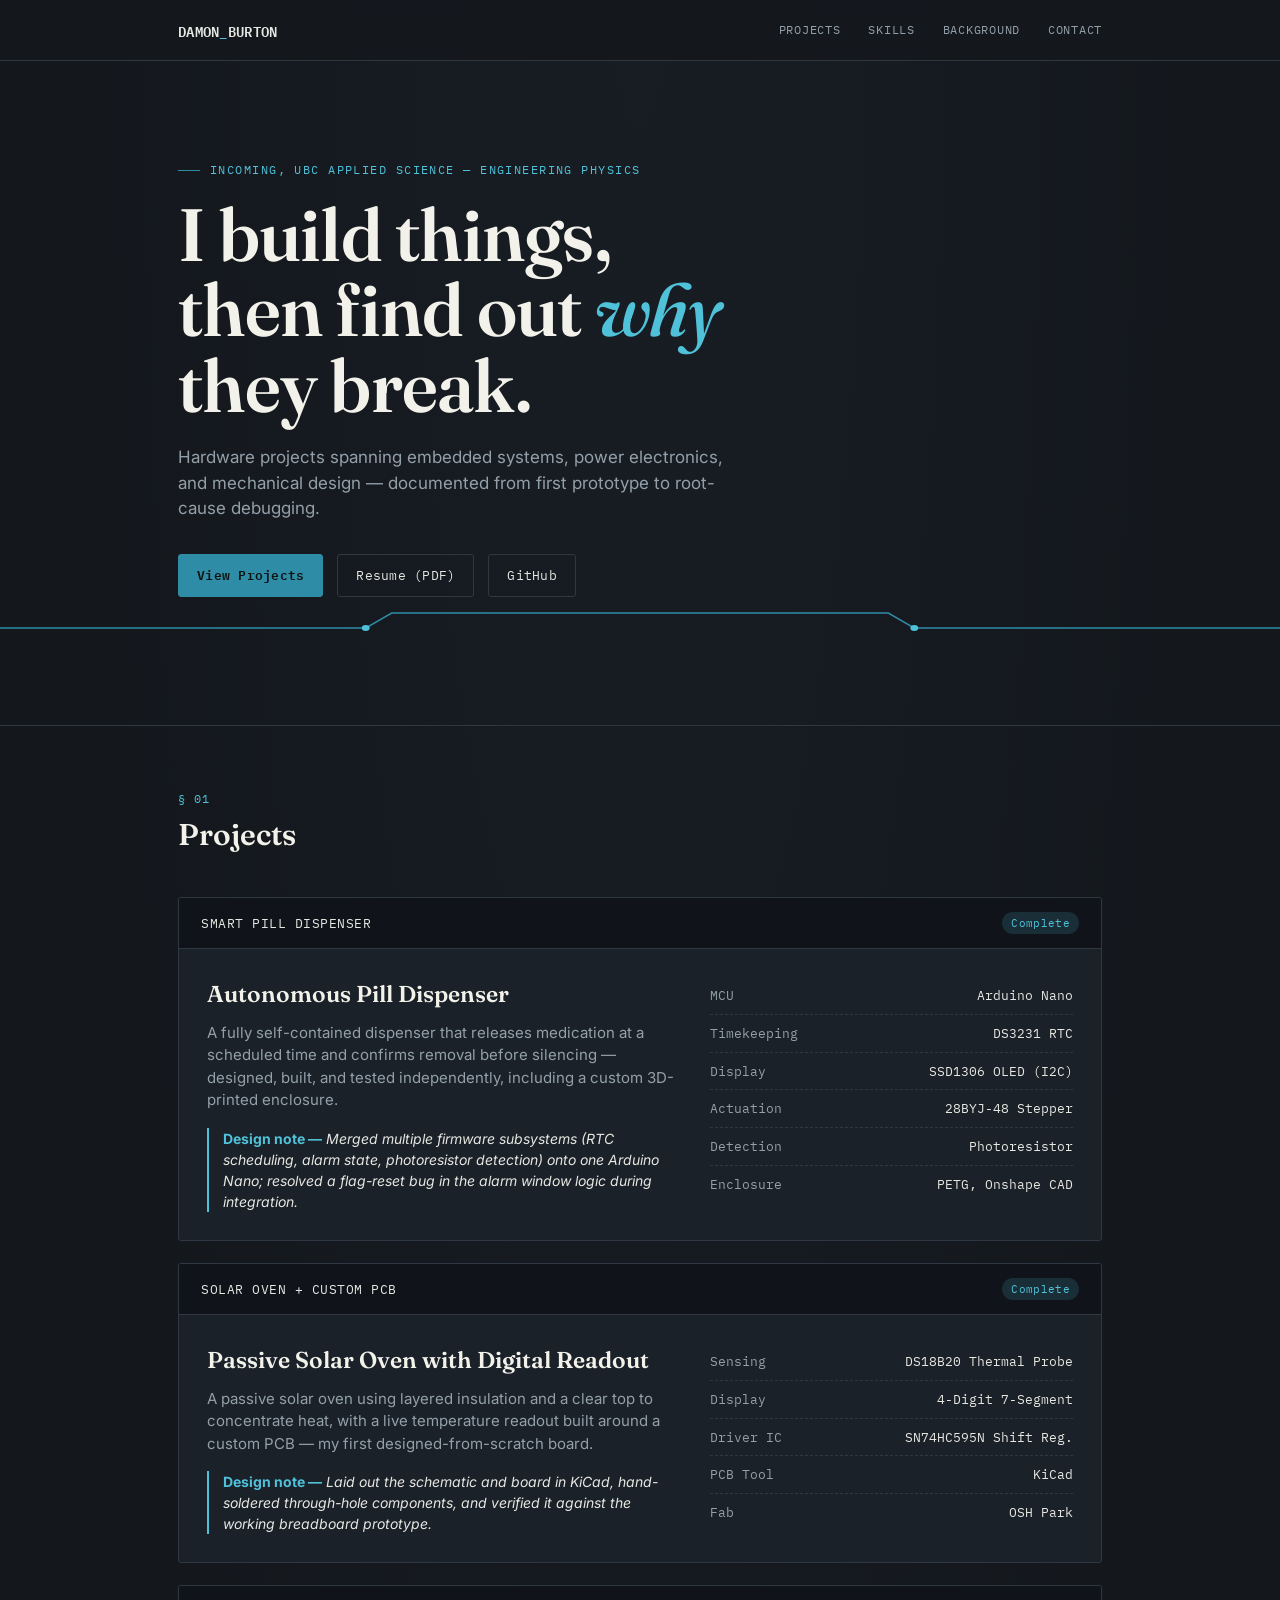
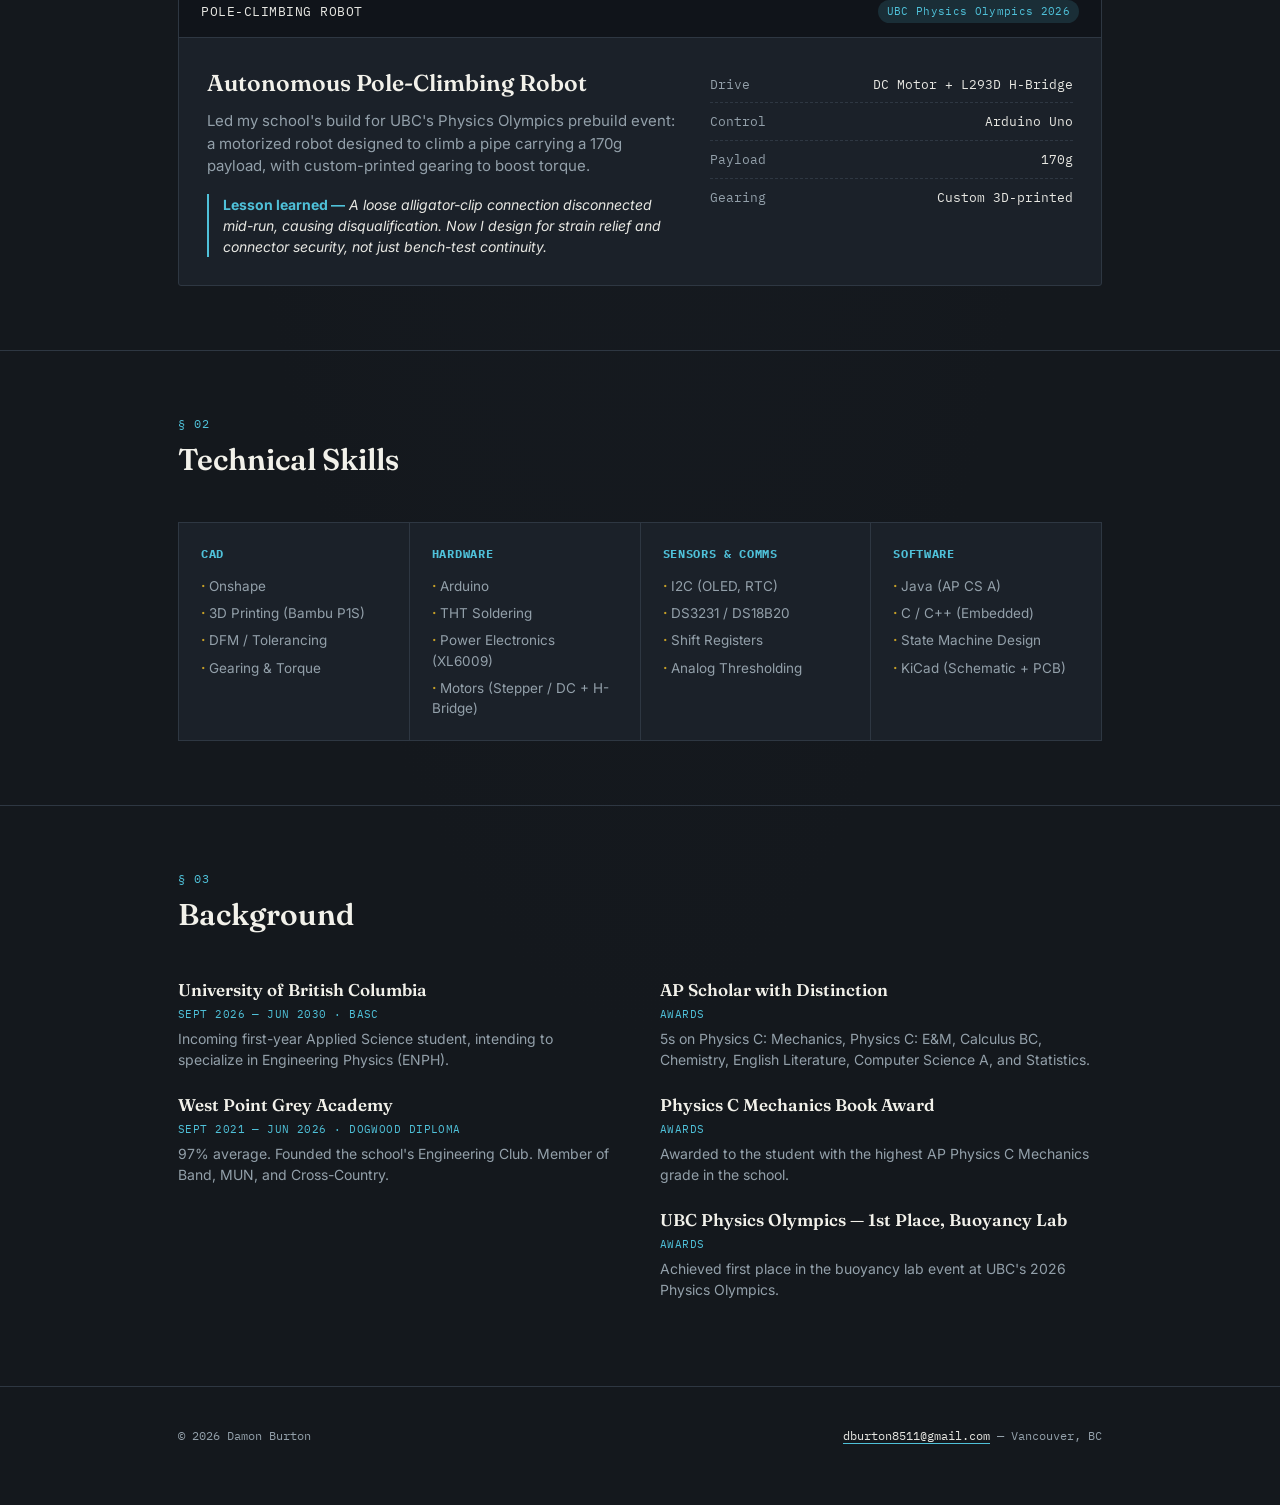
==== index.html @ fbdaed27 "Update index.html" ====
<!DOCTYPE html>
<html lang="en">
<head>
<meta charset="UTF-8">
<meta name="viewport" content="width=device-width, initial-scale=1.0">
<title>Damon Burton — Projects</title>
<link rel="preconnect" href="https://fonts.googleapis.com">
<link href="https://fonts.googleapis.com/css2?family=Fraunces:opsz,wght@9..144,400;9..144,500;9..144,600;9..144,700&family=IBM+Plex+Mono:wght@400;500;600&family=Inter:wght@400;500;600;700&display=swap" rel="stylesheet">
<style>
  :root {
    --bg: #14181D;
    --bg-card: #1B2129;
    --grid-line: #262E37;
    --border: #2E3742;
    --ink: #E7E7E2;
    --ink-soft: #93A0AA;
    --green: #4FC1D9;
    --green-dim: #2E8CA6;
    --gold: #C9A227;
    --radius: 3px;
  }

  * { margin: 0; padding: 0; box-sizing: border-box; }
  html { scroll-behavior: smooth; }

  body {
    background:
      radial-gradient(ellipse at top, #181D24, var(--bg) 60%),
      repeating-linear-gradient(0deg, var(--grid-line) 0px, var(--grid-line) 1px, transparent 1px, transparent 32px),
      repeating-linear-gradient(90deg, var(--grid-line) 0px, var(--grid-line) 1px, transparent 1px, transparent 32px);
    color: var(--ink);
    font-family: 'Inter', sans-serif;
    line-height: 1.5;
  }

  a { color: inherit; }

  .wrap { max-width: 980px; margin: 0 auto; padding: 0 28px; }

  /* ---------- HEADER ---------- */
  header {
    position: sticky; top: 0; z-index: 50;
    background: rgba(20, 24, 29, 0.85);
    backdrop-filter: blur(6px);
    border-bottom: 1px solid var(--border);
  }
  header .wrap { display: flex; align-items: center; justify-content: space-between; height: 60px; }
  .logo { font-family: 'IBM Plex Mono', monospace; font-weight: 600; font-size: 14px; letter-spacing: 0.02em; }
  .logo span { color: var(--green); }
  nav { display: flex; gap: 28px; }
  nav a {
    font-family: 'IBM Plex Mono', monospace; font-size: 12px; text-decoration: none;
    color: var(--ink-soft); text-transform: uppercase; letter-spacing: 0.06em; transition: color 0.15s;
  }
  nav a:hover { color: var(--green); }

  /* ---------- HERO ---------- */
  .hero { padding: 100px 0 70px; position: relative; }
  .hero-eyebrow {
    font-family: 'IBM Plex Mono', monospace; font-size: 12px; color: var(--green);
    text-transform: uppercase; letter-spacing: 0.12em; margin-bottom: 18px;
    display: flex; align-items: center; gap: 10px;
  }
  .hero-eyebrow::before { content: ""; width: 22px; height: 1px; background: var(--green-dim); }
  h1.hero-title {
    font-family: 'Fraunces', serif; font-optical-sizing: auto; font-weight: 600;
    font-size: clamp(42px, 7vw, 74px); line-height: 1.02; letter-spacing: -0.01em; max-width: 780px;
    color: #F2F1EA;
  }
  h1.hero-title em { font-style: italic; font-weight: 500; color: var(--green); }
  .hero-sub { margin-top: 22px; max-width: 560px; font-size: 17px; color: var(--ink-soft); }
  .hero-links { margin-top: 32px; display: flex; gap: 14px; flex-wrap: wrap; }
  .btn {
    font-family: 'IBM Plex Mono', monospace; font-size: 12.5px; text-decoration: none;
    padding: 11px 18px; border-radius: var(--radius); border: 1px solid var(--border);
    color: var(--ink); letter-spacing: 0.02em; transition: all 0.15s;
  }
  .btn:hover { border-color: var(--green); color: var(--green); }
  .btn.primary { background: var(--green-dim); border-color: var(--green-dim); color: #0E1411; font-weight: 600; }
  .btn.primary:hover { background: var(--green); border-color: var(--green); color: #0E1411; }

  .trace { width: 100%; height: 42px; margin-top: 10px; }

  /* ---------- SECTIONS ---------- */
  .section { padding: 64px 0; border-top: 1px solid var(--border); }
  .section-head { display: flex; align-items: baseline; justify-content: space-between; margin-bottom: 40px; flex-wrap: wrap; gap: 10px; }
  .section-num { font-family: 'IBM Plex Mono', monospace; font-size: 12px; color: var(--green); letter-spacing: 0.08em; }
  h2.section-title { font-family: 'Fraunces', serif; font-weight: 600; font-size: 30px; margin-top: 4px; color: #F2F1EA; }

  /* ---------- PROJECT SPEC CARDS ---------- */
  .projects { display: flex; flex-direction: column; gap: 22px; }
  .card { background: var(--bg-card); border: 1px solid var(--border); border-radius: var(--radius); overflow: hidden; }
  .card-bar {
    display: flex; align-items: center; justify-content: space-between;
    padding: 14px 22px; background: #10141A; border-bottom: 1px solid var(--border);
  }
  .card-bar-title { font-family: 'IBM Plex Mono', monospace; font-size: 12.5px; letter-spacing: 0.04em; text-transform: uppercase; color: var(--ink); }
  .status { font-family: 'IBM Plex Mono', monospace; font-size: 11px; padding: 3px 9px; border-radius: 12px; letter-spacing: 0.03em; }
  .status.complete { background: rgba(79,193,217,0.15); color: var(--green); }
  .status.progress { background: rgba(201,162,39,0.15); color: var(--gold); }

  .card-image {
    width: 100%; aspect-ratio: 800 / 300; overflow: hidden;
    border-bottom: 1px solid var(--border); background: #10141A;
  }
  .card-image img { width: 100%; height: 100%; object-fit: cover; display: block; }

  .card-body { padding: 28px; display: grid; grid-template-columns: 1.3fr 1fr; gap: 32px; }
  @media (max-width: 720px) { .card-body { grid-template-columns: 1fr; } }

  .card-name { font-family: 'Fraunces', serif; font-weight: 600; font-size: 23px; margin-bottom: 10px; color: #F2F1EA; }
  .card-desc { color: var(--ink-soft); font-size: 15px; margin-bottom: 16px; }
  .card-highlight { border-left: 2px solid var(--green); padding-left: 14px; font-size: 14px; color: var(--ink); font-style: italic; }
  .card-highlight strong { font-style: normal; color: var(--green); }

  .spec-table { font-family: 'IBM Plex Mono', monospace; font-size: 12.5px; }
  .spec-row { display: flex; justify-content: space-between; gap: 10px; padding: 9px 0; border-bottom: 1px dashed var(--border); }
  .spec-row:last-child { border-bottom: none; }
  .spec-key { color: var(--ink-soft); }
  .spec-val { text-align: right; color: var(--ink); }

  .load-msg { font-family: 'IBM Plex Mono', monospace; font-size: 13px; color: var(--ink-soft); padding: 20px 0; }

  /* ---------- SKILLS ---------- */
  .skills-grid { display: grid; grid-template-columns: repeat(4, 1fr); gap: 1px; background: var(--border); border: 1px solid var(--border); }
  @media (max-width: 760px) { .skills-grid { grid-template-columns: repeat(2, 1fr); } }
  .skill-col { background: var(--bg-card); padding: 22px; }
  .skill-col h3 { font-family: 'IBM Plex Mono', monospace; font-size: 11.5px; text-transform: uppercase; letter-spacing: 0.06em; color: var(--green); margin-bottom: 14px; }
  .skill-col ul { list-style: none; font-size: 13.5px; color: var(--ink-soft); display: flex; flex-direction: column; gap: 7px; }
  .skill-col li::before { content: "· "; color: var(--gold); font-weight: 700; }

  /* ---------- EDU / AWARDS ---------- */
  .two-col { display: grid; grid-template-columns: 1fr 1fr; gap: 40px; }
  @media (max-width: 720px) { .two-col { grid-template-columns: 1fr; } }
  .edu-item { margin-bottom: 22px; }
  .edu-item h4 { font-family: 'Fraunces', serif; font-size: 17px; font-weight: 600; color: #F2F1EA; }
  .edu-item .meta { font-family: 'IBM Plex Mono', monospace; font-size: 11px; color: var(--green); margin: 3px 0 6px; text-transform: uppercase; letter-spacing: 0.04em; }
  .edu-item p { font-size: 14px; color: var(--ink-soft); }

  /* ---------- FOOTER ---------- */
  footer {
    border-top: 1px solid var(--border); padding: 40px 0 60px;
    font-family: 'IBM Plex Mono', monospace; font-size: 12px; color: var(--ink-soft);
  }
  footer a { text-decoration: none; color: var(--ink); border-bottom: 1px solid var(--green); }
  .footer-row { display: flex; justify-content: space-between; flex-wrap: wrap; gap: 10px; }
</style>
</head>
<body>

<header>
  <div class="wrap">
    <div class="logo">DAMON<span>_</span>BURTON</div>
    <nav>
      <a href="#projects">Projects</a>
      <a href="#skills">Skills</a>
      <a href="#background">Background</a>
      <a href="#contact">Contact</a>
    </nav>
  </div>
</header>

<section class="hero">
  <div class="wrap">
    <div class="hero-eyebrow">Incoming, UBC Applied Science — Engineering Physics</div>
    <h1 class="hero-title">I build things,<br>then find out <em>why</em><br>they break.</h1>
    <p class="hero-sub">Hardware projects spanning embedded systems, power electronics, and mechanical design — documented from first prototype to root-cause debugging.</p>
    <div class="hero-links">
      <a href="#projects" class="btn primary">View Projects</a>
      <a href="files/DamonBurtonResume.pdf"" class="btn" target="_blank">Resume (PDF)</a>
      <a href="#" class="btn">GitHub</a>
    </div>
  </div>
  <svg class="trace" viewBox="0 0 980 42" preserveAspectRatio="none">
    <path d="M0,21 L280,21 L300,6 L680,6 L700,21 L980,21" fill="none" stroke="#2E8CA6" stroke-width="1.5"/>
    <circle cx="280" cy="21" r="3" fill="#4FC1D9"/>
    <circle cx="700" cy="21" r="3" fill="#4FC1D9"/>
  </svg>
</section>

<section class="section" id="projects">
  <div class="wrap">
    <div class="section-head">
      <div>
        <div class="section-num">§ 01</div>
        <h2 class="section-title">Projects</h2>
      </div>
    </div>
    <div class="projects" id="projects-container">
      <div class="load-msg">Loading projects…</div>
    </div>
  </div>
</section>

<section class="section" id="skills">
  <div class="wrap">
    <div class="section-head">
      <div>
        <div class="section-num">§ 02</div>
        <h2 class="section-title">Technical Skills</h2>
      </div>
    </div>
    <div class="skills-grid">
      <div class="skill-col">
        <h3>CAD</h3>
        <ul><li>Onshape</li><li>3D Printing (Bambu P1S)</li><li>DFM / Tolerancing</li><li>Gearing & Torque</li></ul>
      </div>
      <div class="skill-col">
        <h3>Hardware</h3>
        <ul><li>Arduino</li><li>THT Soldering</li><li>Power Electronics (XL6009)</li><li>Motors (Stepper / DC + H-Bridge)</li></ul>
      </div>
      <div class="skill-col">
        <h3>Sensors & Comms</h3>
        <ul><li>I2C (OLED, RTC)</li><li>DS3231 / DS18B20</li><li>Shift Registers</li><li>Analog Thresholding</li></ul>
      </div>
      <div class="skill-col">
        <h3>Software</h3>
        <ul><li>Java (AP CS A)</li><li>C / C++ (Embedded)</li><li>State Machine Design</li><li>KiCad (Schematic + PCB)</li></ul>
      </div>
    </div>
  </div>
</section>

<section class="section" id="background">
  <div class="wrap">
    <div class="section-head">
      <div>
        <div class="section-num">§ 03</div>
        <h2 class="section-title">Background</h2>
      </div>
    </div>
    <div class="two-col">
      <div>
        <div class="edu-item">
          <h4>University of British Columbia</h4>
          <div class="meta">Sept 2026 — Jun 2030 · BASc</div>
          <p>Incoming first-year Applied Science student, intending to specialize in Engineering Physics (ENPH).</p>
        </div>
        <div class="edu-item">
          <h4>West Point Grey Academy</h4>
          <div class="meta">Sept 2021 — Jun 2026 · Dogwood Diploma</div>
          <p>97% average. Founded the school's Engineering Club. Member of Band, MUN, and Cross-Country.</p>
        </div>
      </div>
      <div>
        <div class="edu-item">
          <h4>AP Scholar with Distinction</h4>
          <div class="meta">Awards</div>
          <p>5s on Physics C: Mechanics, Physics C: E&M, Calculus BC, Chemistry, English Literature, Computer Science A, and Statistics.</p>
        </div>
        <div class="edu-item">
          <h4>Physics C Mechanics Book Award</h4>
          <div class="meta">Awards</div>
          <p>Awarded to the student with the highest AP Physics C Mechanics grade in the school.</p>
        </div>
        <div class="edu-item">
          <h4>UBC Physics Olympics — 1st Place, Buoyancy Lab</h4>
          <div class="meta">Awards</div>
          <p>Achieved first place in the buoyancy lab event at UBC's 2026 Physics Olympics.</p>
        </div>
      </div>
    </div>
  </div>
</section>

<footer id="contact">
  <div class="wrap footer-row">
    <div>© 2026 Damon Burton</div>
    <div><a href="mailto:dburton8511@gmail.com">dburton8511@gmail.com</a> — Vancouver, BC</div>
  </div>
</footer>

<script>
async function loadProjects() {
  const container = document.getElementById('projects-container');
  try {
    const res = await fetch('data/projects.json');
    if (!res.ok) throw new Error('Could not load projects.json');
    const data = await res.json();
    container.innerHTML = data.projects.map(renderCard).join('');
  } catch (err) {
    container.innerHTML = `<div class="load-msg">
      Couldn't load projects.json — if you're viewing this file directly (file://),
      that's expected: browsers block local file fetches. Run a local server
      (e.g. <code>python3 -m http.server</code>) or view via GitHub Pages instead.
    </div>`;
    console.error(err);
  }
}

function renderCard(p) {
  const specs = p.specs.map(s => `
    <div class="spec-row"><span class="spec-key">${s.key}</span><span class="spec-val">${s.value}</span></div>
  `).join('');

  const statusClass = p.statusType === 'progress' ? 'progress' : 'complete';

  return `
    <div class="card">
      <div class="card-bar">
        <span class="card-bar-title">${p.title}</span>
        <span class="status ${statusClass}">${p.status}</span>
      </div>
      <div class="card-image">
        <img src="${p.image}" alt="${p.name}" loading="lazy"
             onerror="this.parentElement.style.display='none'">
      </div>
      <div class="card-body">
        <div>
          <div class="card-name">${p.name}</div>
          <p class="card-desc">${p.description}</p>
          <div class="card-highlight"><strong>${p.highlightLabel}</strong> ${p.highlight}</div>
        </div>
        <div class="spec-table">${specs}</div>
      </div>
    </div>
  `;
}

loadProjects();
</script>

</body>
</html>
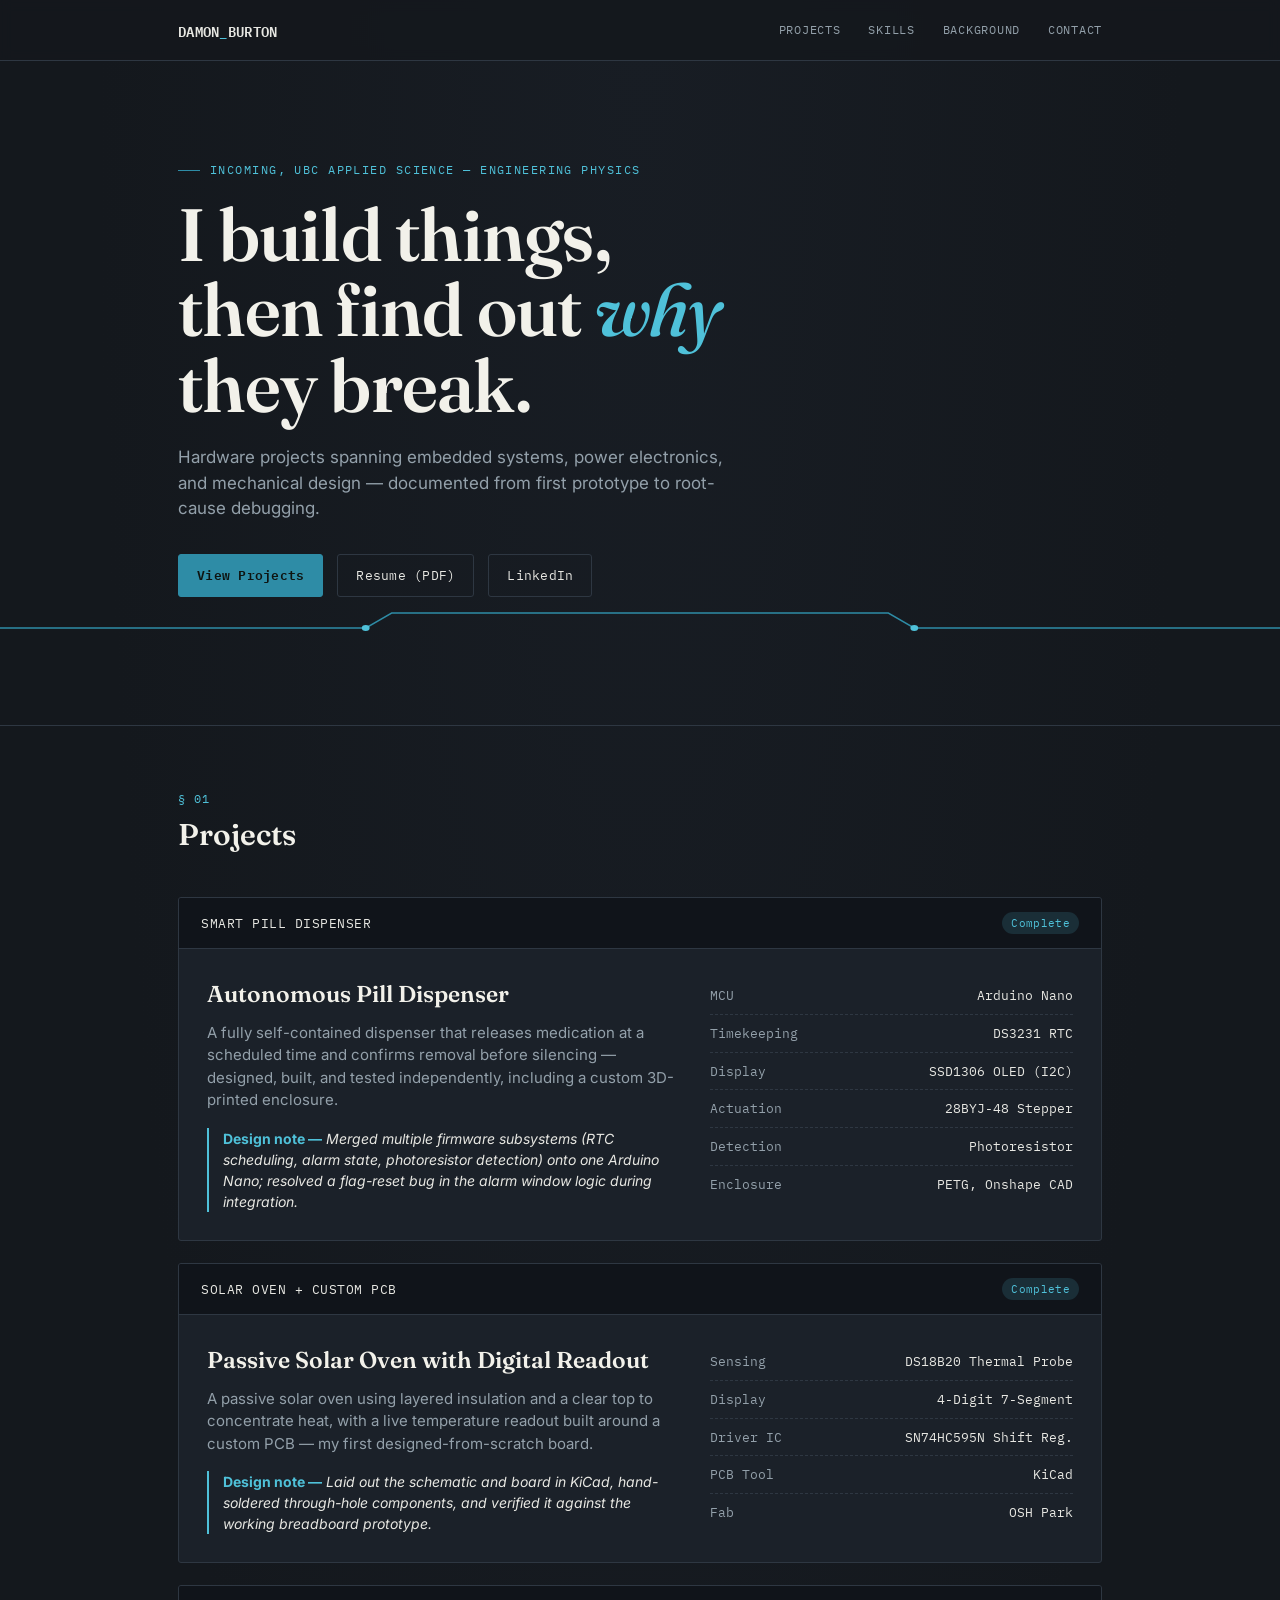
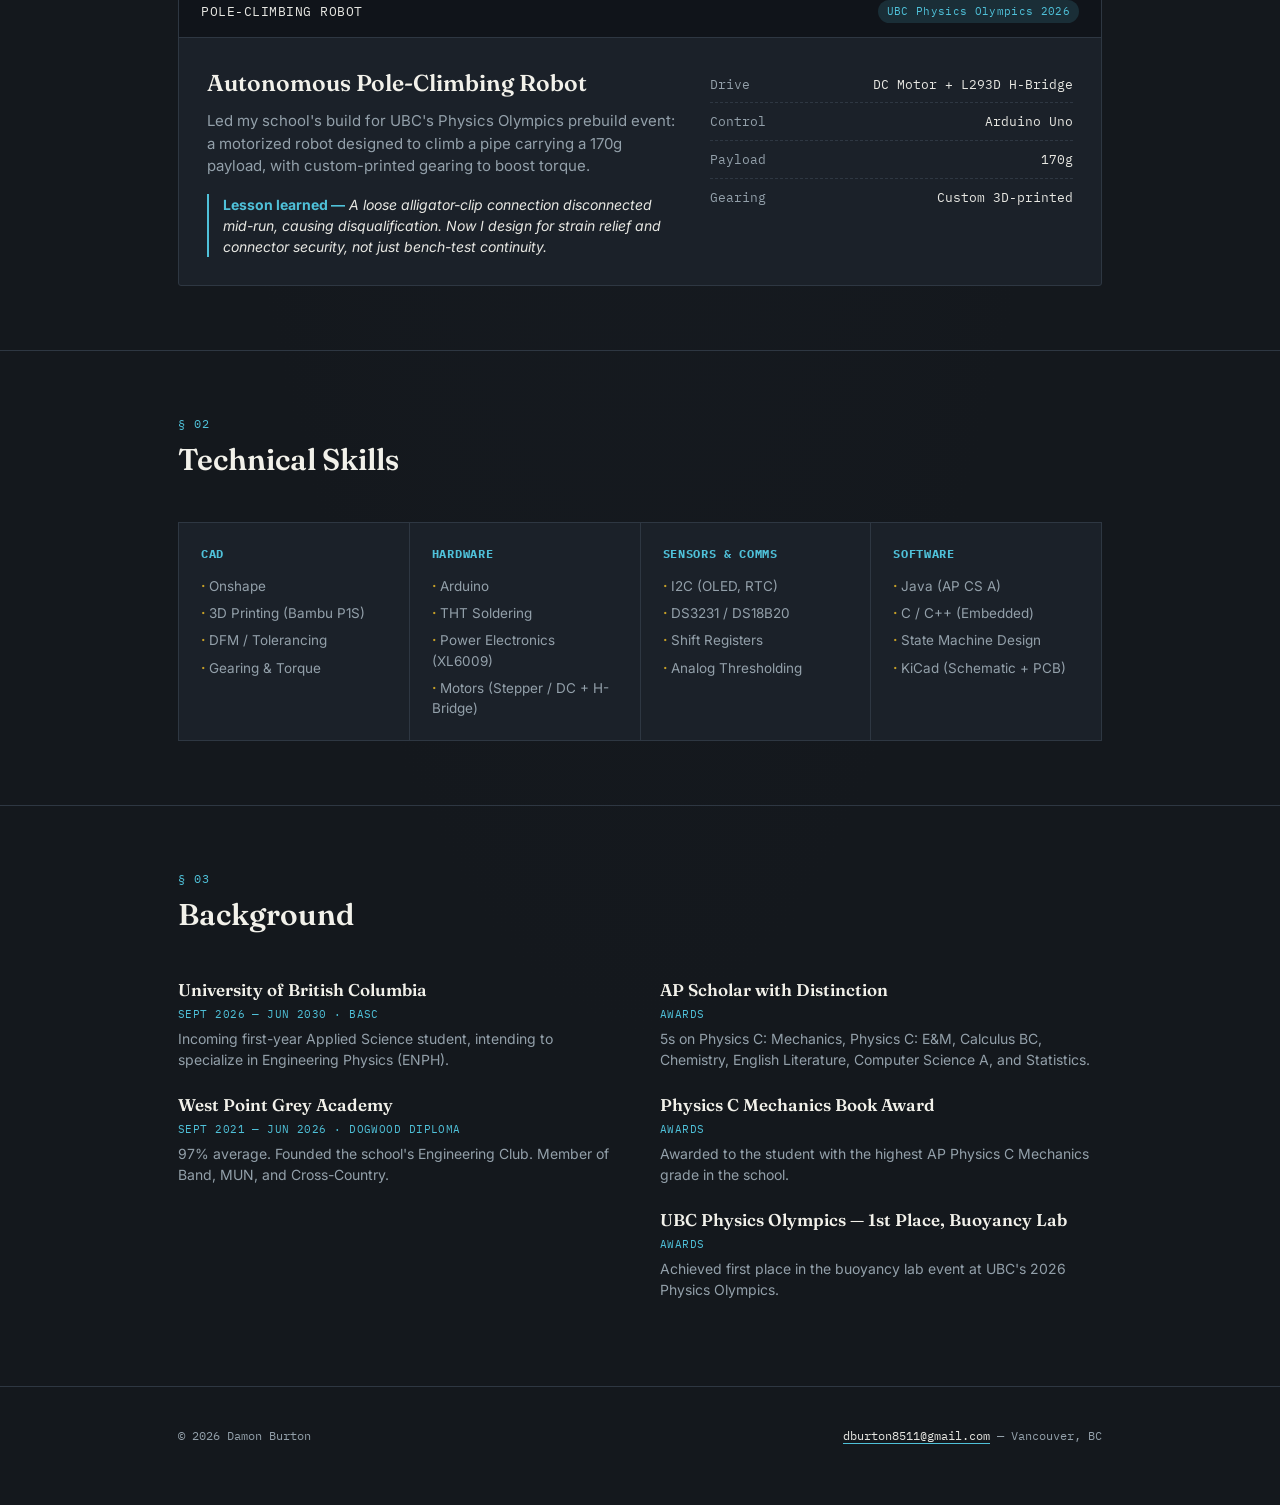
==== commit da08c658: "added linkedin button" ====
--- a/index.html
+++ b/index.html
@@ -168,7 +168,7 @@
     <div class="hero-links">
       <a href="#projects" class="btn primary">View Projects</a>
       <a href="files/DamonBurtonResume.pdf"" class="btn" target="_blank">Resume (PDF)</a>
-      <a href="#" class="btn">GitHub</a>
+      <a href="https://ca.linkedin.com/in/damon-burton-ab49a5256" class="btn" target="_blank">LinkedIn</a>
     </div>
   </div>
   <svg class="trace" viewBox="0 0 980 42" preserveAspectRatio="none">
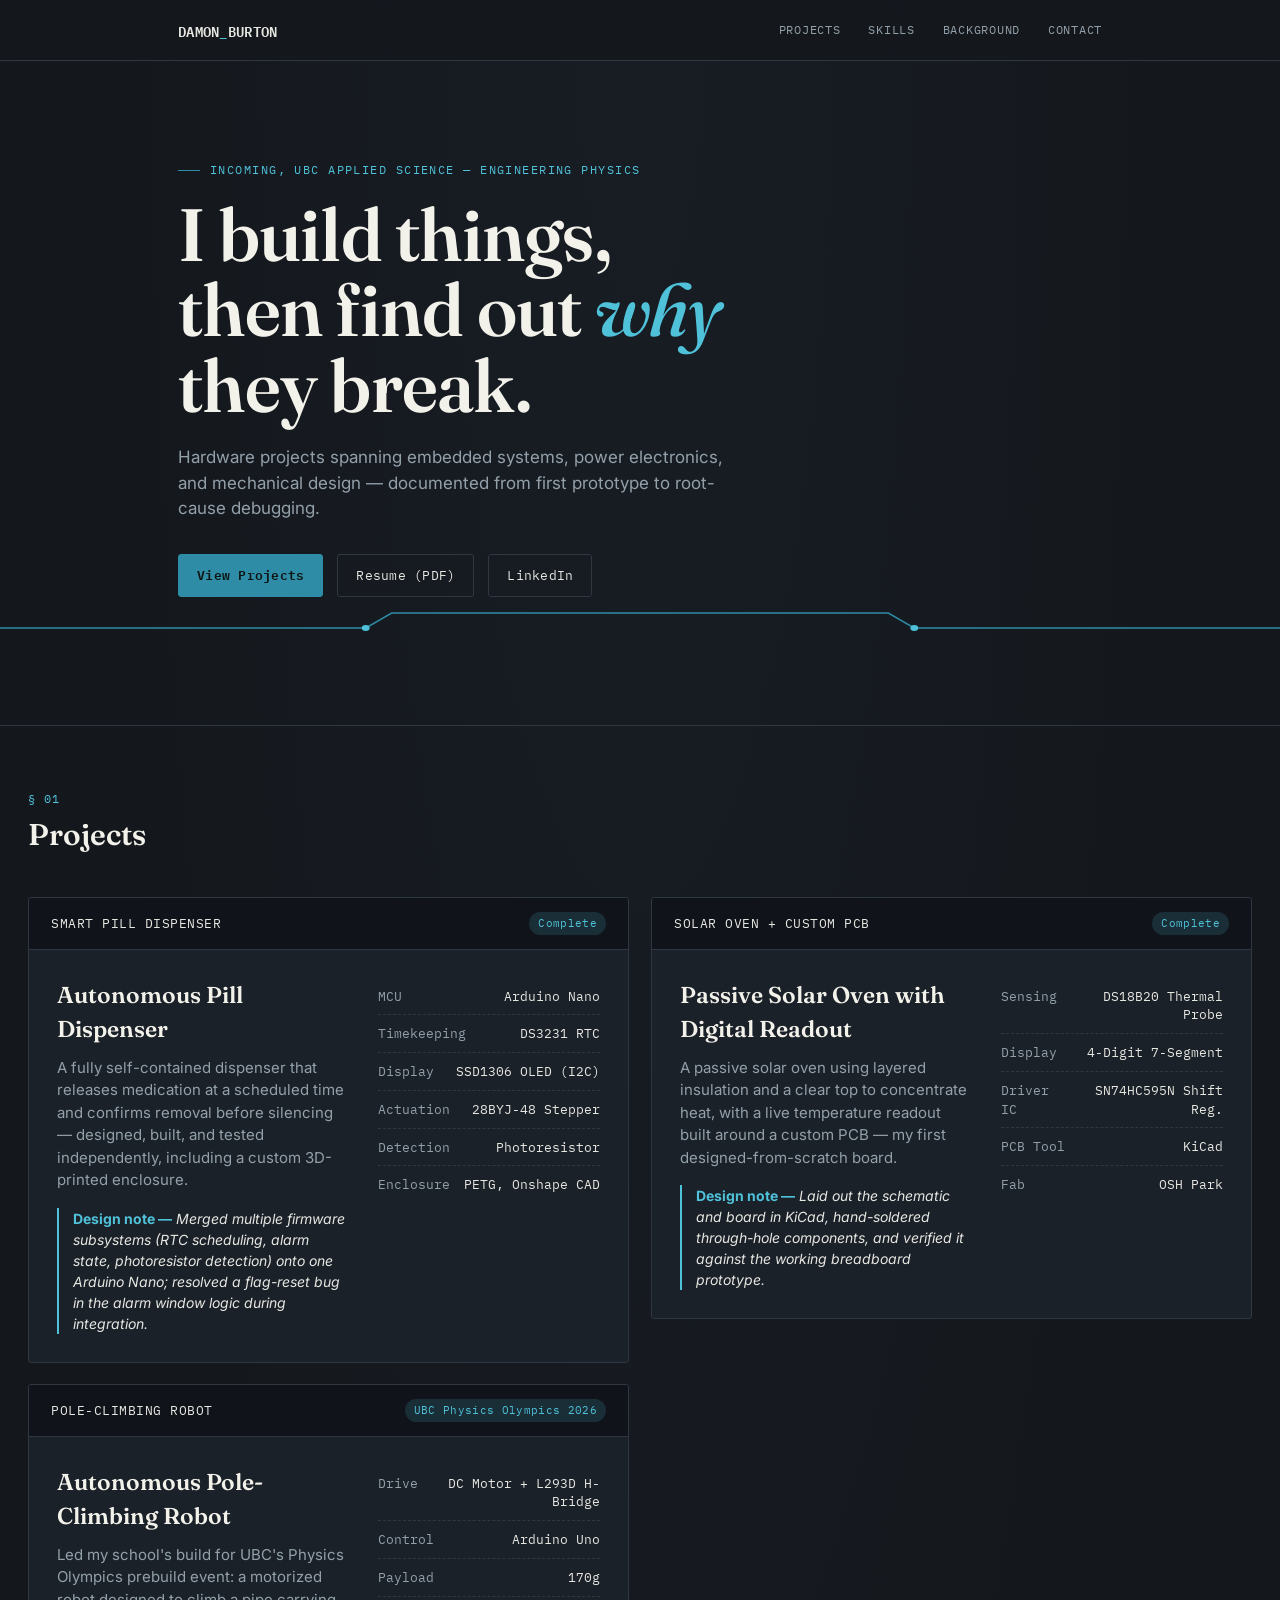
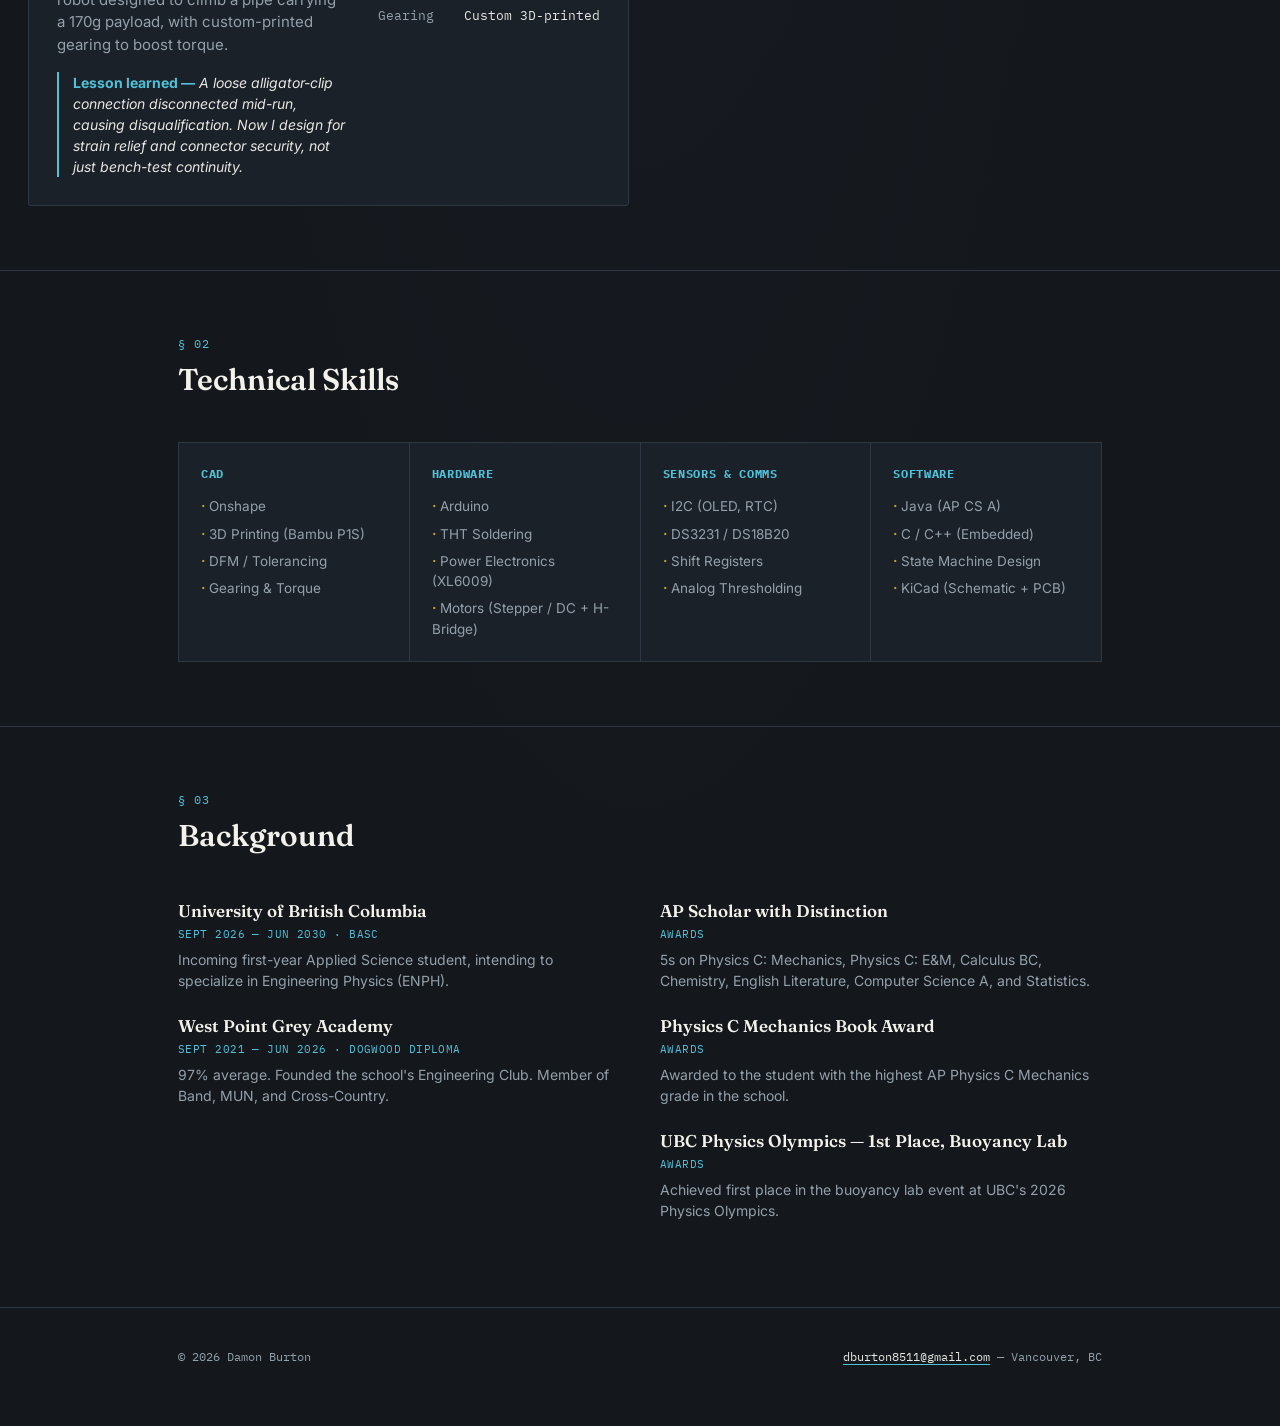
==== commit 2af9839f: "made projects 2 cards wide" ====
--- a/index.html
+++ b/index.html
@@ -36,6 +36,7 @@
   a { color: inherit; }
 
   .wrap { max-width: 980px; margin: 0 auto; padding: 0 28px; }
+  .wrap-wide { max-width: 1560px; margin: 0 auto; padding: 0 28px; }
 
   /* ---------- HEADER ---------- */
   header {
@@ -88,7 +89,13 @@
   h2.section-title { font-family: 'Fraunces', serif; font-weight: 600; font-size: 30px; margin-top: 4px; color: #F2F1EA; }
 
   /* ---------- PROJECT SPEC CARDS ---------- */
-  .projects { display: flex; flex-direction: column; gap: 22px; }
+  .projects {
+  display: grid;
+  grid-template-columns: repeat(auto-fit, minmax(460px, 1fr));
+  gap: 22px;
+  align-items: start;
+}
+.card { container-type: inline-size; }
   .card { background: var(--bg-card); border: 1px solid var(--border); border-radius: var(--radius); overflow: hidden; }
   .card-bar {
     display: flex; align-items: center; justify-content: space-between;
@@ -106,7 +113,7 @@
   .card-image img { width: 100%; height: 100%; object-fit: cover; display: block; }
 
   .card-body { padding: 28px; display: grid; grid-template-columns: 1.3fr 1fr; gap: 32px; }
-  @media (max-width: 720px) { .card-body { grid-template-columns: 1fr; } }
+@container (max-width: 560px) { .card-body { grid-template-columns: 1fr; } }
 
   .card-name { font-family: 'Fraunces', serif; font-weight: 600; font-size: 23px; margin-bottom: 10px; color: #F2F1EA; }
   .card-desc { color: var(--ink-soft); font-size: 15px; margin-bottom: 16px; }
@@ -179,7 +186,7 @@
 </section>
 
 <section class="section" id="projects">
-  <div class="wrap">
+   <div class="wrap-wide">
     <div class="section-head">
       <div>
         <div class="section-num">§ 01</div>
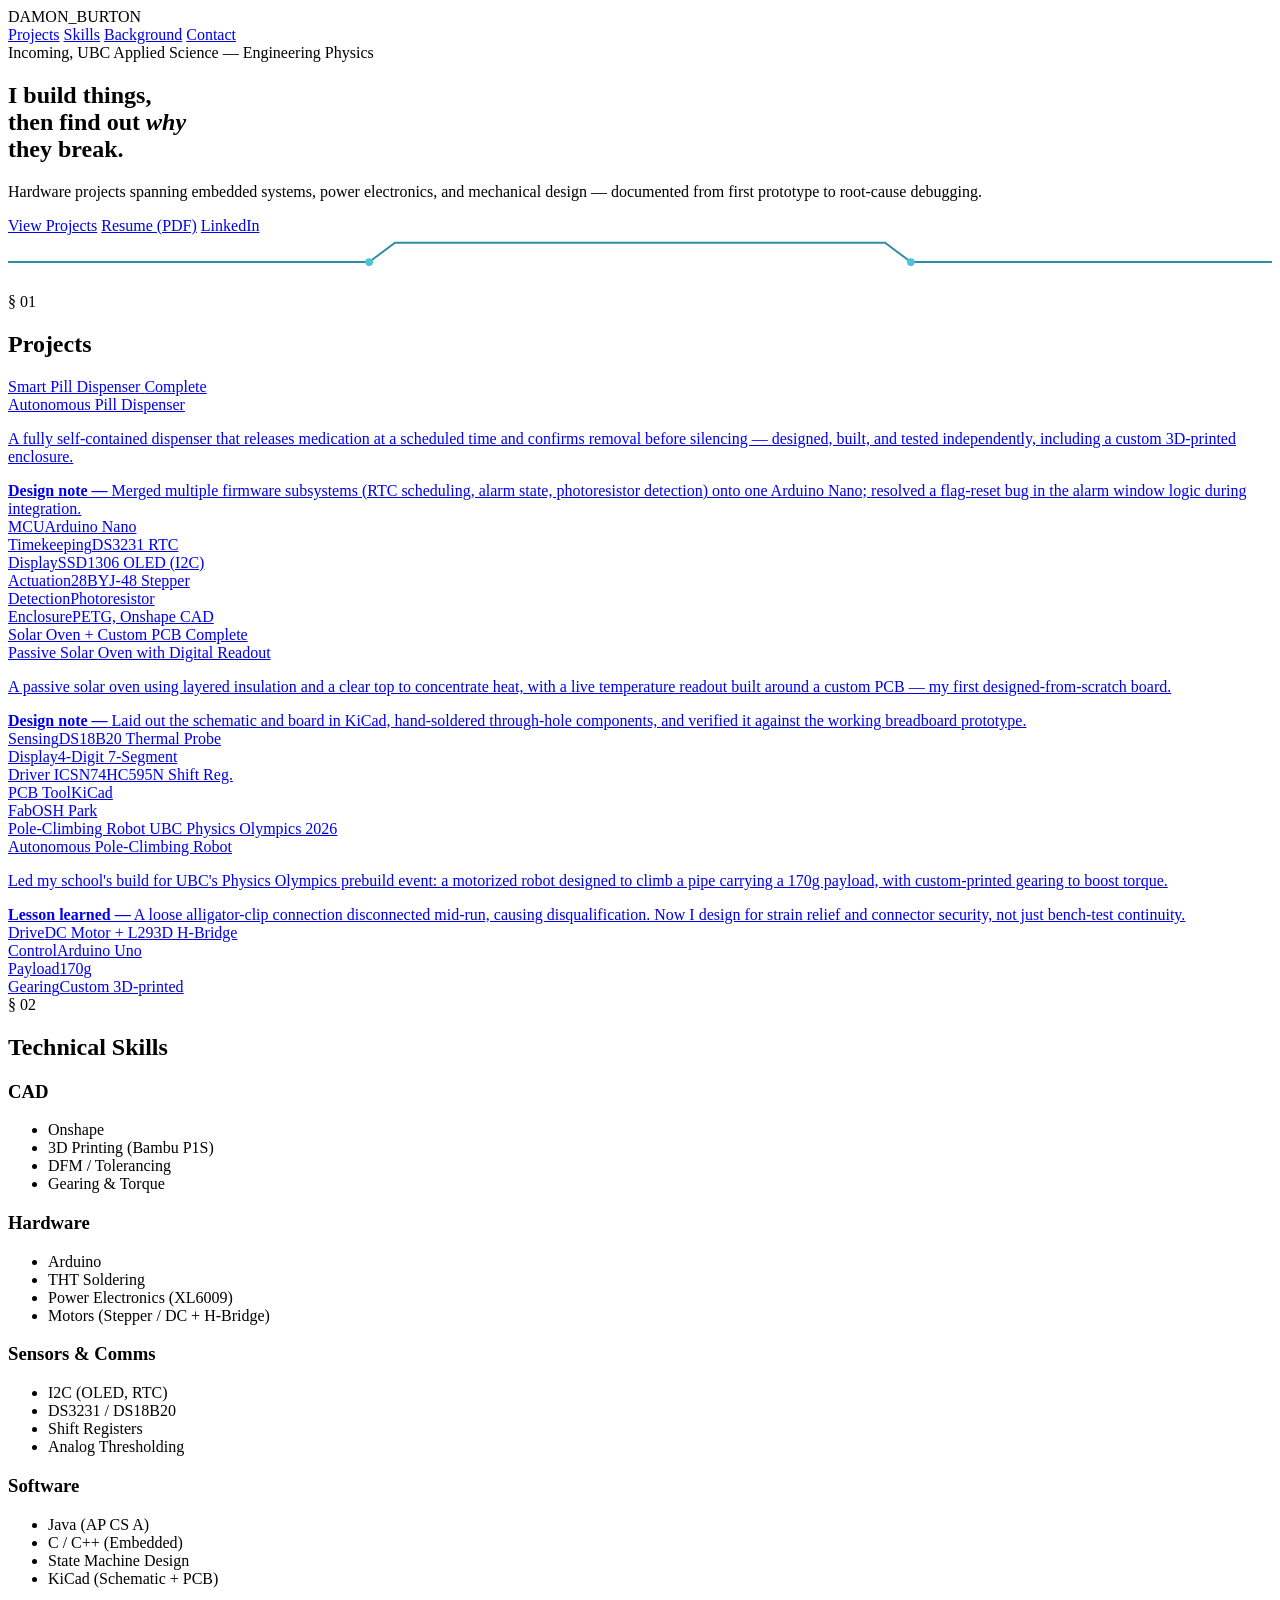
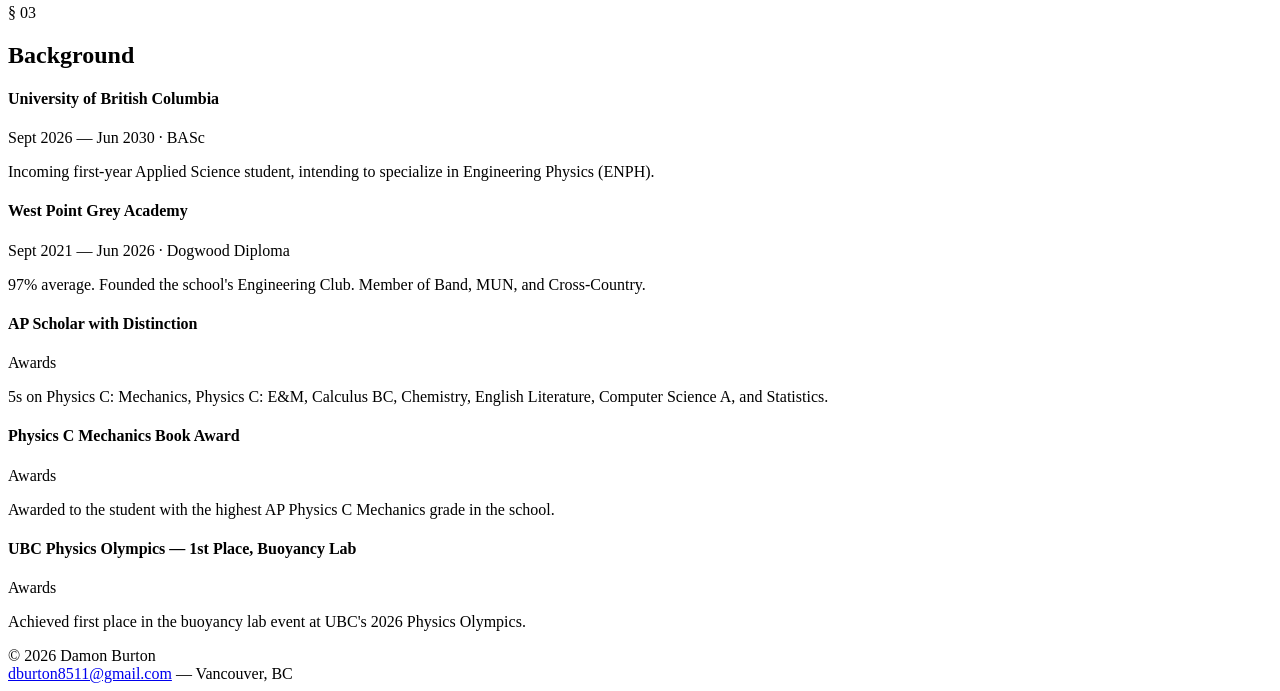
==== commit 93393dfd: "Update index.html" ====
--- a/index.html
+++ b/index.html
@@ -6,155 +6,19 @@
 <title>Damon Burton — Projects</title>
 <link rel="preconnect" href="https://fonts.googleapis.com">
 <link href="https://fonts.googleapis.com/css2?family=Fraunces:opsz,wght@9..144,400;9..144,500;9..144,600;9..144,700&family=IBM+Plex+Mono:wght@400;500;600&family=Inter:wght@400;500;600;700&display=swap" rel="stylesheet">
-<style>
-  :root {
-    --bg: #14181D;
-    --bg-card: #1B2129;
-    --grid-line: #262E37;
-    --border: #2E3742;
-    --ink: #E7E7E2;
-    --ink-soft: #93A0AA;
-    --green: #4FC1D9;
-    --green-dim: #2E8CA6;
-    --gold: #C9A227;
-    --radius: 3px;
-  }
-
-  * { margin: 0; padding: 0; box-sizing: border-box; }
-  html { scroll-behavior: smooth; }
-
-  body {
-    background:
-      radial-gradient(ellipse at top, #181D24, var(--bg) 60%),
-      repeating-linear-gradient(0deg, var(--grid-line) 0px, var(--grid-line) 1px, transparent 1px, transparent 32px),
-      repeating-linear-gradient(90deg, var(--grid-line) 0px, var(--grid-line) 1px, transparent 1px, transparent 32px);
-    color: var(--ink);
-    font-family: 'Inter', sans-serif;
-    line-height: 1.5;
-  }
-
-  a { color: inherit; }
-
-  .wrap { max-width: 980px; margin: 0 auto; padding: 0 28px; }
-  .wrap-wide { max-width: 1560px; margin: 0 auto; padding: 0 28px; }
-
-  /* ---------- HEADER ---------- */
-  header {
-    position: sticky; top: 0; z-index: 50;
-    background: rgba(20, 24, 29, 0.85);
-    backdrop-filter: blur(6px);
-    border-bottom: 1px solid var(--border);
-  }
-  header .wrap { display: flex; align-items: center; justify-content: space-between; height: 60px; }
-  .logo { font-family: 'IBM Plex Mono', monospace; font-weight: 600; font-size: 14px; letter-spacing: 0.02em; }
-  .logo span { color: var(--green); }
-  nav { display: flex; gap: 28px; }
-  nav a {
-    font-family: 'IBM Plex Mono', monospace; font-size: 12px; text-decoration: none;
-    color: var(--ink-soft); text-transform: uppercase; letter-spacing: 0.06em; transition: color 0.15s;
-  }
-  nav a:hover { color: var(--green); }
-
-  /* ---------- HERO ---------- */
-  .hero { padding: 100px 0 70px; position: relative; }
-  .hero-eyebrow {
-    font-family: 'IBM Plex Mono', monospace; font-size: 12px; color: var(--green);
-    text-transform: uppercase; letter-spacing: 0.12em; margin-bottom: 18px;
-    display: flex; align-items: center; gap: 10px;
-  }
-  .hero-eyebrow::before { content: ""; width: 22px; height: 1px; background: var(--green-dim); }
-  h1.hero-title {
-    font-family: 'Fraunces', serif; font-optical-sizing: auto; font-weight: 600;
-    font-size: clamp(42px, 7vw, 74px); line-height: 1.02; letter-spacing: -0.01em; max-width: 780px;
-    color: #F2F1EA;
-  }
-  h1.hero-title em { font-style: italic; font-weight: 500; color: var(--green); }
-  .hero-sub { margin-top: 22px; max-width: 560px; font-size: 17px; color: var(--ink-soft); }
-  .hero-links { margin-top: 32px; display: flex; gap: 14px; flex-wrap: wrap; }
-  .btn {
-    font-family: 'IBM Plex Mono', monospace; font-size: 12.5px; text-decoration: none;
-    padding: 11px 18px; border-radius: var(--radius); border: 1px solid var(--border);
-    color: var(--ink); letter-spacing: 0.02em; transition: all 0.15s;
-  }
-  .btn:hover { border-color: var(--green); color: var(--green); }
-  .btn.primary { background: var(--green-dim); border-color: var(--green-dim); color: #0E1411; font-weight: 600; }
-  .btn.primary:hover { background: var(--green); border-color: var(--green); color: #0E1411; }
-
-  .trace { width: 100%; height: 42px; margin-top: 10px; }
-
-  /* ---------- SECTIONS ---------- */
-  .section { padding: 64px 0; border-top: 1px solid var(--border); }
-  .section-head { display: flex; align-items: baseline; justify-content: space-between; margin-bottom: 40px; flex-wrap: wrap; gap: 10px; }
-  .section-num { font-family: 'IBM Plex Mono', monospace; font-size: 12px; color: var(--green); letter-spacing: 0.08em; }
-  h2.section-title { font-family: 'Fraunces', serif; font-weight: 600; font-size: 30px; margin-top: 4px; color: #F2F1EA; }
-
-  /* ---------- PROJECT SPEC CARDS ---------- */
-  .projects {
-  display: grid;
-  grid-template-columns: repeat(auto-fit, minmax(460px, 1fr));
-  gap: 22px;
-  align-items: start;
-}
-.card { container-type: inline-size; }
-  .card { background: var(--bg-card); border: 1px solid var(--border); border-radius: var(--radius); overflow: hidden; }
-  .card-bar {
-    display: flex; align-items: center; justify-content: space-between;
-    padding: 14px 22px; background: #10141A; border-bottom: 1px solid var(--border);
-  }
-  .card-bar-title { font-family: 'IBM Plex Mono', monospace; font-size: 12.5px; letter-spacing: 0.04em; text-transform: uppercase; color: var(--ink); }
-  .status { font-family: 'IBM Plex Mono', monospace; font-size: 11px; padding: 3px 9px; border-radius: 12px; letter-spacing: 0.03em; }
-  .status.complete { background: rgba(79,193,217,0.15); color: var(--green); }
-  .status.progress { background: rgba(201,162,39,0.15); color: var(--gold); }
-
-  .card-image {
-    width: 100%; aspect-ratio: 800 / 300; overflow: hidden;
-    border-bottom: 1px solid var(--border); background: #10141A;
-  }
-  .card-image img { width: 100%; height: 100%; object-fit: cover; display: block; }
-
-  .card-body { padding: 28px; display: grid; grid-template-columns: 1.3fr 1fr; gap: 32px; }
-@container (max-width: 560px) { .card-body { grid-template-columns: 1fr; } }
-
-  .card-name { font-family: 'Fraunces', serif; font-weight: 600; font-size: 23px; margin-bottom: 10px; color: #F2F1EA; }
-  .card-desc { color: var(--ink-soft); font-size: 15px; margin-bottom: 16px; }
-  .card-highlight { border-left: 2px solid var(--green); padding-left: 14px; font-size: 14px; color: var(--ink); font-style: italic; }
-  .card-highlight strong { font-style: normal; color: var(--green); }
-
-  .spec-table { font-family: 'IBM Plex Mono', monospace; font-size: 12.5px; }
-  .spec-row { display: flex; justify-content: space-between; gap: 10px; padding: 9px 0; border-bottom: 1px dashed var(--border); }
-  .spec-row:last-child { border-bottom: none; }
-  .spec-key { color: var(--ink-soft); }
-  .spec-val { text-align: right; color: var(--ink); }
-
-  .load-msg { font-family: 'IBM Plex Mono', monospace; font-size: 13px; color: var(--ink-soft); padding: 20px 0; }
-
-  /* ---------- SKILLS ---------- */
-  .skills-grid { display: grid; grid-template-columns: repeat(4, 1fr); gap: 1px; background: var(--border); border: 1px solid var(--border); }
-  @media (max-width: 760px) { .skills-grid { grid-template-columns: repeat(2, 1fr); } }
-  .skill-col { background: var(--bg-card); padding: 22px; }
-  .skill-col h3 { font-family: 'IBM Plex Mono', monospace; font-size: 11.5px; text-transform: uppercase; letter-spacing: 0.06em; color: var(--green); margin-bottom: 14px; }
-  .skill-col ul { list-style: none; font-size: 13.5px; color: var(--ink-soft); display: flex; flex-direction: column; gap: 7px; }
-  .skill-col li::before { content: "· "; color: var(--gold); font-weight: 700; }
-
-  /* ---------- EDU / AWARDS ---------- */
-  .two-col { display: grid; grid-template-columns: 1fr 1fr; gap: 40px; }
-  @media (max-width: 720px) { .two-col { grid-template-columns: 1fr; } }
-  .edu-item { margin-bottom: 22px; }
-  .edu-item h4 { font-family: 'Fraunces', serif; font-size: 17px; font-weight: 600; color: #F2F1EA; }
-  .edu-item .meta { font-family: 'IBM Plex Mono', monospace; font-size: 11px; color: var(--green); margin: 3px 0 6px; text-transform: uppercase; letter-spacing: 0.04em; }
-  .edu-item p { font-size: 14px; color: var(--ink-soft); }
-
-  /* ---------- FOOTER ---------- */
-  footer {
-    border-top: 1px solid var(--border); padding: 40px 0 60px;
-    font-family: 'IBM Plex Mono', monospace; font-size: 12px; color: var(--ink-soft);
-  }
-  footer a { text-decoration: none; color: var(--ink); border-bottom: 1px solid var(--green); }
-  .footer-row { display: flex; justify-content: space-between; flex-wrap: wrap; gap: 10px; }
-</style>
+<link rel="stylesheet" href="css/styles.css">
 </head>
 <body>
-
+ 
+<div class="ruler left">
+  <span class="major"></span><span></span><span></span><span class="major"></span><span></span><span></span>
+  <span class="major"></span><span></span><span></span><span class="major"></span>
+</div>
+<div class="ruler right">
+  <span class="major"></span><span></span><span></span><span class="major"></span><span></span><span></span>
+  <span class="major"></span><span></span><span></span><span class="major"></span>
+</div>
+ 
 <header>
   <div class="wrap">
     <div class="logo">DAMON<span>_</span>BURTON</div>
@@ -166,7 +30,7 @@
     </nav>
   </div>
 </header>
-
+ 
 <section class="hero">
   <div class="wrap">
     <div class="hero-eyebrow">Incoming, UBC Applied Science — Engineering Physics</div>
@@ -184,9 +48,9 @@
     <circle cx="700" cy="21" r="3" fill="#4FC1D9"/>
   </svg>
 </section>
-
+ 
 <section class="section" id="projects">
-   <div class="wrap-wide">
+  <div class="wrap-wide">
     <div class="section-head">
       <div>
         <div class="section-num">§ 01</div>
@@ -198,7 +62,7 @@
     </div>
   </div>
 </section>
-
+ 
 <section class="section" id="skills">
   <div class="wrap">
     <div class="section-head">
@@ -227,7 +91,7 @@
     </div>
   </div>
 </section>
-
+ 
 <section class="section" id="background">
   <div class="wrap">
     <div class="section-head">
@@ -269,14 +133,14 @@
     </div>
   </div>
 </section>
-
+ 
 <footer id="contact">
   <div class="wrap footer-row">
     <div>© 2026 Damon Burton</div>
     <div><a href="mailto:dburton8511@gmail.com">dburton8511@gmail.com</a> — Vancouver, BC</div>
   </div>
 </footer>
-
+ 
 <script>
 async function loadProjects() {
   const container = document.getElementById('projects-container');
@@ -294,38 +158,40 @@
     console.error(err);
   }
 }
-
+ 
 function renderCard(p) {
   const specs = p.specs.map(s => `
     <div class="spec-row"><span class="spec-key">${s.key}</span><span class="spec-val">${s.value}</span></div>
   `).join('');
-
+ 
   const statusClass = p.statusType === 'progress' ? 'progress' : 'complete';
-
+ 
   return `
-    <div class="card">
-      <div class="card-bar">
-        <span class="card-bar-title">${p.title}</span>
-        <span class="status ${statusClass}">${p.status}</span>
+    <a class="card-link" href="project.html?id=${encodeURIComponent(p.slug)}">
+      <div class="card">
+        <div class="card-bar">
+          <span class="card-bar-title">${p.title}</span>
+          <span class="status ${statusClass}">${p.status}</span>
+        </div>
+        <div class="card-image">
+          <img src="${p.image}" alt="${p.name}" loading="lazy"
+               onerror="this.parentElement.style.display='none'">
+        </div>
+        <div class="card-body">
+          <div>
+            <div class="card-name">${p.name}</div>
+            <p class="card-desc">${p.description}</p>
+            <div class="card-highlight"><strong>${p.highlightLabel}</strong> ${p.highlight}</div>
+          </div>
+          <div class="spec-table">${specs}</div>
+        </div>
       </div>
-      <div class="card-image">
-        <img src="${p.image}" alt="${p.name}" loading="lazy"
-             onerror="this.parentElement.style.display='none'">
-      </div>
-      <div class="card-body">
-        <div>
-          <div class="card-name">${p.name}</div>
-          <p class="card-desc">${p.description}</p>
-          <div class="card-highlight"><strong>${p.highlightLabel}</strong> ${p.highlight}</div>
-        </div>
-        <div class="spec-table">${specs}</div>
-      </div>
-    </div>
+    </a>
   `;
 }
-
+ 
 loadProjects();
 </script>
-
+ 
 </body>
 </html>
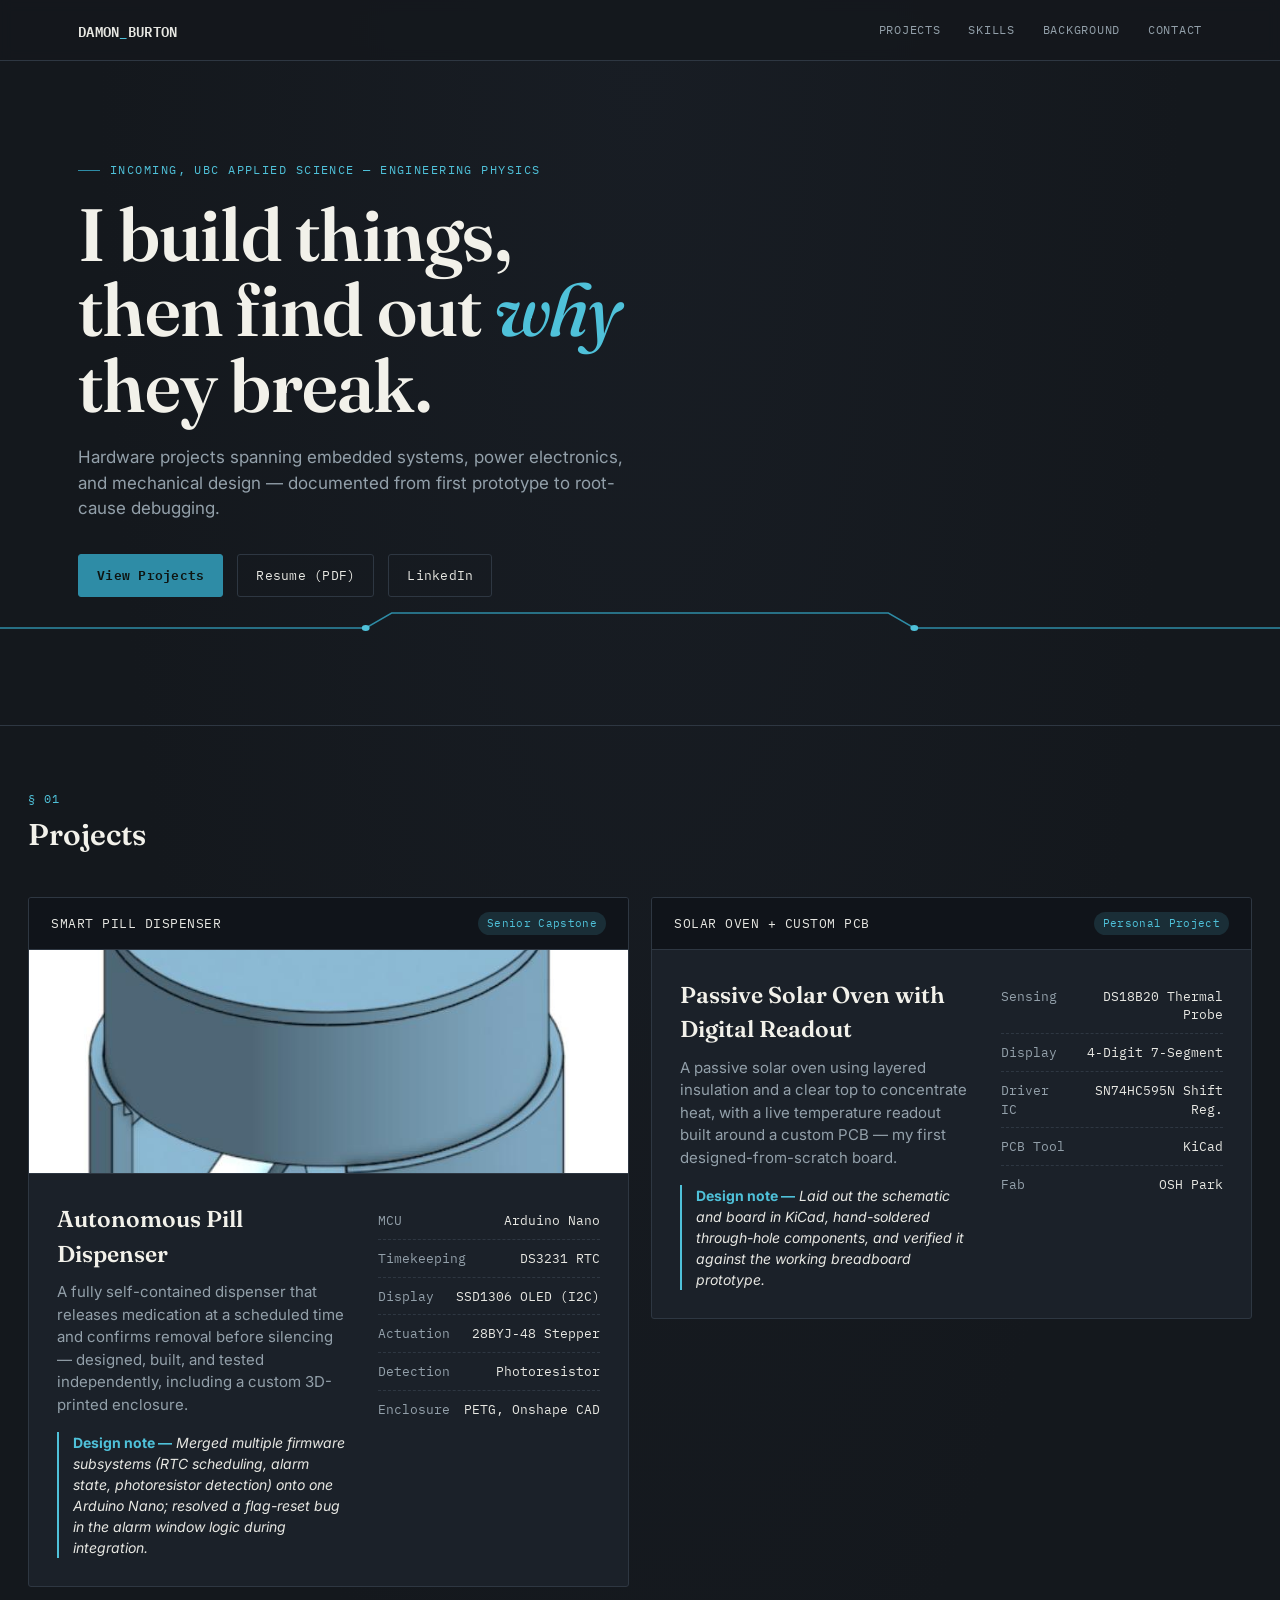
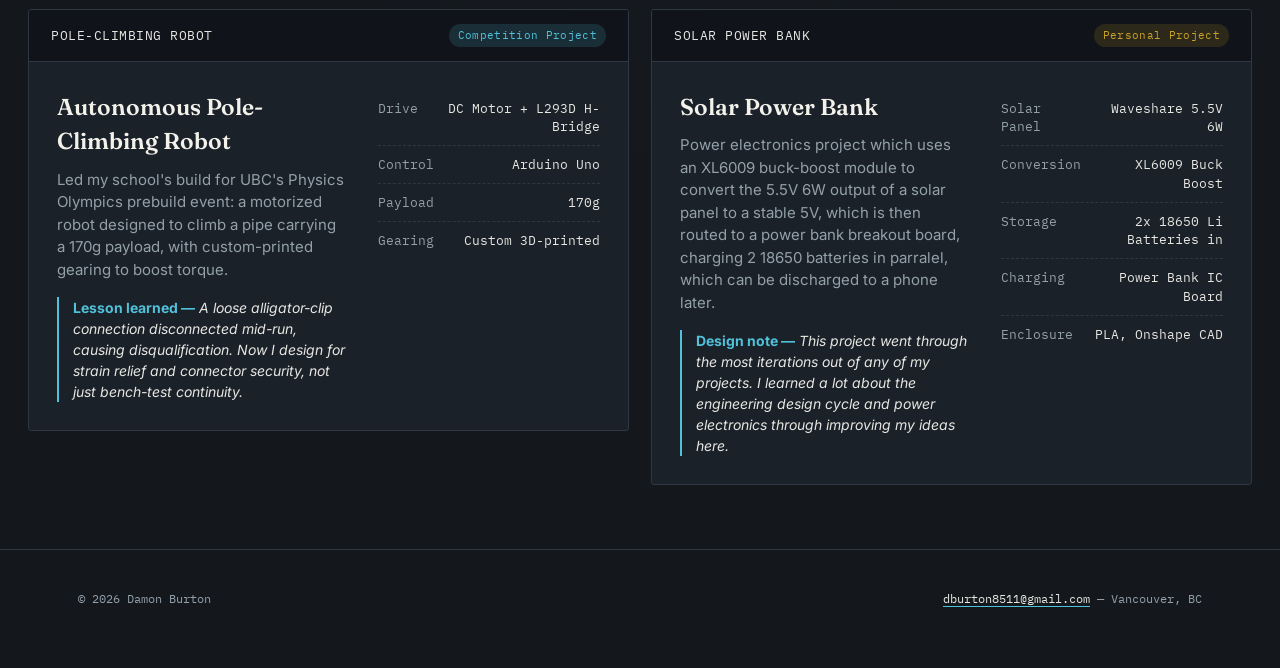
==== commit ec910e59: "removed background and technical skills sections" ====
--- a/index.html
+++ b/index.html
@@ -63,76 +63,7 @@
   </div>
 </section>
  
-<section class="section" id="skills">
-  <div class="wrap">
-    <div class="section-head">
-      <div>
-        <div class="section-num">§ 02</div>
-        <h2 class="section-title">Technical Skills</h2>
-      </div>
-    </div>
-    <div class="skills-grid">
-      <div class="skill-col">
-        <h3>CAD</h3>
-        <ul><li>Onshape</li><li>3D Printing (Bambu P1S)</li><li>DFM / Tolerancing</li><li>Gearing & Torque</li></ul>
-      </div>
-      <div class="skill-col">
-        <h3>Hardware</h3>
-        <ul><li>Arduino</li><li>THT Soldering</li><li>Power Electronics (XL6009)</li><li>Motors (Stepper / DC + H-Bridge)</li></ul>
-      </div>
-      <div class="skill-col">
-        <h3>Sensors & Comms</h3>
-        <ul><li>I2C (OLED, RTC)</li><li>DS3231 / DS18B20</li><li>Shift Registers</li><li>Analog Thresholding</li></ul>
-      </div>
-      <div class="skill-col">
-        <h3>Software</h3>
-        <ul><li>Java (AP CS A)</li><li>C / C++ (Embedded)</li><li>State Machine Design</li><li>KiCad (Schematic + PCB)</li></ul>
-      </div>
-    </div>
-  </div>
-</section>
- 
-<section class="section" id="background">
-  <div class="wrap">
-    <div class="section-head">
-      <div>
-        <div class="section-num">§ 03</div>
-        <h2 class="section-title">Background</h2>
-      </div>
-    </div>
-    <div class="two-col">
-      <div>
-        <div class="edu-item">
-          <h4>University of British Columbia</h4>
-          <div class="meta">Sept 2026 — Jun 2030 · BASc</div>
-          <p>Incoming first-year Applied Science student, intending to specialize in Engineering Physics (ENPH).</p>
-        </div>
-        <div class="edu-item">
-          <h4>West Point Grey Academy</h4>
-          <div class="meta">Sept 2021 — Jun 2026 · Dogwood Diploma</div>
-          <p>97% average. Founded the school's Engineering Club. Member of Band, MUN, and Cross-Country.</p>
-        </div>
-      </div>
-      <div>
-        <div class="edu-item">
-          <h4>AP Scholar with Distinction</h4>
-          <div class="meta">Awards</div>
-          <p>5s on Physics C: Mechanics, Physics C: E&M, Calculus BC, Chemistry, English Literature, Computer Science A, and Statistics.</p>
-        </div>
-        <div class="edu-item">
-          <h4>Physics C Mechanics Book Award</h4>
-          <div class="meta">Awards</div>
-          <p>Awarded to the student with the highest AP Physics C Mechanics grade in the school.</p>
-        </div>
-        <div class="edu-item">
-          <h4>UBC Physics Olympics — 1st Place, Buoyancy Lab</h4>
-          <div class="meta">Awards</div>
-          <p>Achieved first place in the buoyancy lab event at UBC's 2026 Physics Olympics.</p>
-        </div>
-      </div>
-    </div>
-  </div>
-</section>
+
  
 <footer id="contact">
   <div class="wrap footer-row">
--- a/css/styles.css
+++ b/css/styles.css
@@ -0,0 +1,248 @@
+
+  :root {
+    --bg: #14181D;
+    --bg-card: #1B2129;
+    --grid-line: #262E37;
+    --border: #2E3742;
+    --ink: #E7E7E2;
+    --ink-soft: #93A0AA;
+    --green: #4FC1D9;
+    --green-dim: #2E8CA6;
+    --gold: #C9A227;
+    --radius: 3px;
+  }
+
+  * { margin: 0; padding: 0; box-sizing: border-box; }
+  html { scroll-behavior: smooth; }
+
+  body {
+    background:
+      radial-gradient(ellipse at top, #181D24, var(--bg) 60%),
+      repeating-linear-gradient(0deg, var(--grid-line) 0px, var(--grid-line) 1px, transparent 1px, transparent 32px),
+      repeating-linear-gradient(90deg, var(--grid-line) 0px, var(--grid-line) 1px, transparent 1px, transparent 32px);
+    color: var(--ink);
+    font-family: 'Inter', sans-serif;
+    line-height: 1.5;
+  }
+
+  a { color: inherit; }
+
+  .wrap { max-width: 1180px; margin: 0 auto; padding: 0 28px; }
+  .wrap-wide { max-width: 1560px; margin: 0 auto; padding: 0 28px; }
+
+  /* ---------- MARGIN RULER (decorative, wide screens only) ---------- */
+  .ruler {
+    position: fixed; top: 0; bottom: 0; width: 34px;
+    display: flex; flex-direction: column; justify-content: space-evenly;
+    align-items: center; pointer-events: none; z-index: 1;
+  }
+  .ruler.left { left: 18px; } .ruler.right { right: 18px; }
+  .ruler span {
+    width: 10px; height: 1px; background: var(--border);
+  }
+  .ruler span.major { width: 16px; background: var(--green-dim); }
+  @media (max-width: 1300px) { .ruler { display: none; } }
+
+  /* ---------- HEADER ---------- */
+  header {
+    position: sticky; top: 0; z-index: 50;
+    background: rgba(20, 24, 29, 0.85);
+    backdrop-filter: blur(6px);
+    border-bottom: 1px solid var(--border);
+  }
+  header .wrap { display: flex; align-items: center; justify-content: space-between; height: 60px; }
+  .logo { font-family: 'IBM Plex Mono', monospace; font-weight: 600; font-size: 14px; letter-spacing: 0.02em; }
+  .logo span { color: var(--green); }
+  nav { display: flex; gap: 28px; }
+  nav a {
+    font-family: 'IBM Plex Mono', monospace; font-size: 12px; text-decoration: none;
+    color: var(--ink-soft); text-transform: uppercase; letter-spacing: 0.06em; transition: color 0.15s;
+  }
+  nav a:hover { color: var(--green); }
+
+  /* ---------- HERO ---------- */
+  .hero { padding: 100px 0 70px; position: relative; }
+  .hero-eyebrow {
+    font-family: 'IBM Plex Mono', monospace; font-size: 12px; color: var(--green);
+    text-transform: uppercase; letter-spacing: 0.12em; margin-bottom: 18px;
+    display: flex; align-items: center; gap: 10px;
+  }
+  .hero-eyebrow::before { content: ""; width: 22px; height: 1px; background: var(--green-dim); }
+  h1.hero-title {
+    font-family: 'Fraunces', serif; font-optical-sizing: auto; font-weight: 600;
+    font-size: clamp(42px, 7vw, 74px); line-height: 1.02; letter-spacing: -0.01em; max-width: 780px;
+    color: #F2F1EA;
+  }
+  h1.hero-title em { font-style: italic; font-weight: 500; color: var(--green); }
+  .hero-sub { margin-top: 22px; max-width: 560px; font-size: 17px; color: var(--ink-soft); }
+  .hero-links { margin-top: 32px; display: flex; gap: 14px; flex-wrap: wrap; }
+  .btn {
+    font-family: 'IBM Plex Mono', monospace; font-size: 12.5px; text-decoration: none;
+    padding: 11px 18px; border-radius: var(--radius); border: 1px solid var(--border);
+    color: var(--ink); letter-spacing: 0.02em; transition: all 0.15s;
+  }
+  .btn:hover { border-color: var(--green); color: var(--green); }
+  .btn.primary { background: var(--green-dim); border-color: var(--green-dim); color: #0E1411; font-weight: 600; }
+  .btn.primary:hover { background: var(--green); border-color: var(--green); color: #0E1411; }
+
+  .trace { width: 100%; height: 42px; margin-top: 10px; }
+
+  /* ---------- SECTIONS ---------- */
+  .section { padding: 64px 0; border-top: 1px solid var(--border); }
+  .section-head { display: flex; align-items: baseline; justify-content: space-between; margin-bottom: 40px; flex-wrap: wrap; gap: 10px; }
+  .section-num { font-family: 'IBM Plex Mono', monospace; font-size: 12px; color: var(--green); letter-spacing: 0.08em; }
+  h2.section-title { font-family: 'Fraunces', serif; font-weight: 600; font-size: 30px; margin-top: 4px; color: #F2F1EA; }
+
+  /* ---------- PROJECT SPEC CARDS ---------- */
+  .projects {
+    display: grid;
+    grid-template-columns: repeat(auto-fit, minmax(460px, 1fr));
+    gap: 22px;
+    align-items: start;
+  }
+  .card { container-type: inline-size; }
+  .card { background: var(--bg-card); border: 1px solid var(--border); border-radius: var(--radius); overflow: hidden; }
+  .card-bar {
+    display: flex; align-items: center; justify-content: space-between;
+    padding: 14px 22px; background: #10141A; border-bottom: 1px solid var(--border);
+  }
+  .card-bar-title { font-family: 'IBM Plex Mono', monospace; font-size: 12.5px; letter-spacing: 0.04em; text-transform: uppercase; color: var(--ink); }
+  .status { font-family: 'IBM Plex Mono', monospace; font-size: 11px; padding: 3px 9px; border-radius: 12px; letter-spacing: 0.03em; }
+  .status.complete { background: rgba(79,193,217,0.15); color: var(--green); }
+  .status.progress { background: rgba(201,162,39,0.15); color: var(--gold); }
+
+  .card-image {
+    width: 100%; aspect-ratio: 800 / 300; overflow: hidden;
+    border-bottom: 1px solid var(--border); background: #10141A;
+  }
+  .card-image img { width: 100%; height: 100%; object-fit: cover; display: block; }
+
+  .card-body { padding: 28px; display: grid; grid-template-columns: 1.3fr 1fr; gap: 32px; }
+  @container (max-width: 560px) { .card-body { grid-template-columns: 1fr; } }
+
+  .card-name { font-family: 'Fraunces', serif; font-weight: 600; font-size: 23px; margin-bottom: 10px; color: #F2F1EA; }
+  .card-desc { color: var(--ink-soft); font-size: 15px; margin-bottom: 16px; }
+  .card-highlight { border-left: 2px solid var(--green); padding-left: 14px; font-size: 14px; color: var(--ink); font-style: italic; }
+  .card-highlight strong { font-style: normal; color: var(--green); }
+
+  .spec-table { font-family: 'IBM Plex Mono', monospace; font-size: 12.5px; }
+  .spec-row { display: flex; justify-content: space-between; gap: 10px; padding: 9px 0; border-bottom: 1px dashed var(--border); }
+  .spec-row:last-child { border-bottom: none; }
+  .spec-key { color: var(--ink-soft); }
+  .spec-val { text-align: right; color: var(--ink); }
+
+  .load-msg { font-family: 'IBM Plex Mono', monospace; font-size: 13px; color: var(--ink-soft); padding: 20px 0; }
+
+  /* ---------- SKILLS ---------- */
+  .skills-grid { display: grid; grid-template-columns: repeat(4, 1fr); gap: 1px; background: var(--border); border: 1px solid var(--border); }
+  @media (max-width: 760px) { .skills-grid { grid-template-columns: repeat(2, 1fr); } }
+  .skill-col { background: var(--bg-card); padding: 22px; }
+  .skill-col h3 { font-family: 'IBM Plex Mono', monospace; font-size: 11.5px; text-transform: uppercase; letter-spacing: 0.06em; color: var(--green); margin-bottom: 14px; }
+  .skill-col ul { list-style: none; font-size: 13.5px; color: var(--ink-soft); display: flex; flex-direction: column; gap: 7px; }
+  .skill-col li::before { content: "· "; color: var(--gold); font-weight: 700; }
+
+  /* ---------- EDU / AWARDS ---------- */
+  .two-col { display: grid; grid-template-columns: 1fr 1fr; gap: 40px; }
+  @media (max-width: 720px) { .two-col { grid-template-columns: 1fr; } }
+  .edu-item { margin-bottom: 22px; }
+  .edu-item h4 { font-family: 'Fraunces', serif; font-size: 17px; font-weight: 600; color: #F2F1EA; }
+  .edu-item .meta { font-family: 'IBM Plex Mono', monospace; font-size: 11px; color: var(--green); margin: 3px 0 6px; text-transform: uppercase; letter-spacing: 0.04em; }
+  .edu-item p { font-size: 14px; color: var(--ink-soft); }
+
+  /* ---------- FOOTER ---------- */
+  footer {
+    border-top: 1px solid var(--border); padding: 40px 0 60px;
+    font-family: 'IBM Plex Mono', monospace; font-size: 12px; color: var(--ink-soft);
+  }
+  footer a { text-decoration: none; color: var(--ink); border-bottom: 1px solid var(--green); }
+  .footer-row { display: flex; justify-content: space-between; flex-wrap: wrap; gap: 10px; }
+
+/* ---------- PROJECT CARD AS LINK ---------- */
+.card-link { display: block; text-decoration: none; color: inherit; transition: border-color 0.15s, transform 0.15s; }
+.card-link:hover { transform: translateY(-2px); }
+.card-link:hover .card { border-color: var(--green-dim); }
+.card-link:hover .card-name { color: var(--green); }
+
+/* ---------- DETAIL PAGE ---------- */
+.detail-back {
+  display: inline-flex; align-items: center; gap: 8px;
+  font-family: 'IBM Plex Mono', monospace; font-size: 12.5px;
+  color: var(--ink-soft); text-decoration: none; margin-bottom: 28px;
+}
+.detail-back:hover { color: var(--green); }
+
+.detail-header { padding: 40px 0 30px; }
+.detail-status { margin-bottom: 16px; }
+h1.detail-title {
+  font-family: 'Fraunces', serif; font-weight: 600;
+  font-size: clamp(34px, 5vw, 52px); line-height: 1.05; color: #F2F1EA;
+}
+.detail-sub { margin-top: 14px; max-width: 640px; font-size: 16px; color: var(--ink-soft); }
+
+.detail-hero-img {
+  width: 100%; aspect-ratio: 16 / 7; overflow: hidden;
+  border: 1px solid var(--border); border-radius: var(--radius);
+  background: #10141A; margin-bottom: 40px;
+}
+.detail-hero-img img { width: 100%; height: 100%; object-fit: cover; display: block; }
+
+.detail-grid { display: grid; grid-template-columns: 1.6fr 1fr; gap: 44px; }
+@media (max-width: 800px) { .detail-grid { grid-template-columns: 1fr; } }
+
+.detail-writeup p { font-size: 15.5px; color: var(--ink); margin-bottom: 18px; line-height: 1.7; }
+.detail-writeup h3 {
+  font-family: 'IBM Plex Mono', monospace; font-size: 12px; text-transform: uppercase;
+  letter-spacing: 0.06em; color: var(--green); margin: 30px 0 12px;
+}
+
+.detail-gallery {
+  display: grid; grid-template-columns: 1fr 1fr; gap: 10px; margin-top: 24px;
+}
+.detail-gallery img {
+  width: 100%; aspect-ratio: 4/3; object-fit: cover;
+  border: 1px solid var(--border); border-radius: var(--radius); display: block;
+}
+
+.detail-sidebar { display: flex; flex-direction: column; gap: 24px; }
+.sidebar-block {
+  background: var(--bg-card); border: 1px solid var(--border);
+  border-radius: var(--radius); padding: 20px 22px;
+}
+.sidebar-block h3 {
+  font-family: 'IBM Plex Mono', monospace; font-size: 11px; text-transform: uppercase;
+  letter-spacing: 0.06em; color: var(--green); margin-bottom: 14px;
+}
+.sidebar-links { display: flex; flex-direction: column; gap: 10px; }
+.sidebar-links a {
+  font-family: 'IBM Plex Mono', monospace; font-size: 13px;
+  color: var(--ink); text-decoration: none; border-bottom: 1px dashed var(--border);
+  padding-bottom: 8px; display: flex; justify-content: space-between;
+}
+.sidebar-links a:hover { color: var(--green); border-color: var(--green-dim); }
+.sidebar-links a:last-child { border-bottom: none; padding-bottom: 0; }
+/* =========================================
+   MOBILE RESPONSIVENESS FIXES
+   ========================================= */
+
+/* Ensure the body doesn't stretch past the viewport width */
+html, body {
+  overflow-x: hidden;
+  width: 100%;
+}
+
+@media (max-width: 768px) {
+  /* Give text more breathing room on mobile */
+  .wrap, .wrap-wide {
+    padding: 0 16px; 
+  }
+  
+  /* Force the projects grid to shrink to fit phone screens */
+  .projects {
+    grid-template-columns: 1fr; 
+  }
+
+  /* Make sure the hero text size scales down smoothly */
+  h1.hero-title {
+    font-size: clamp(32px, 10vw, 42px);
+  }
+}
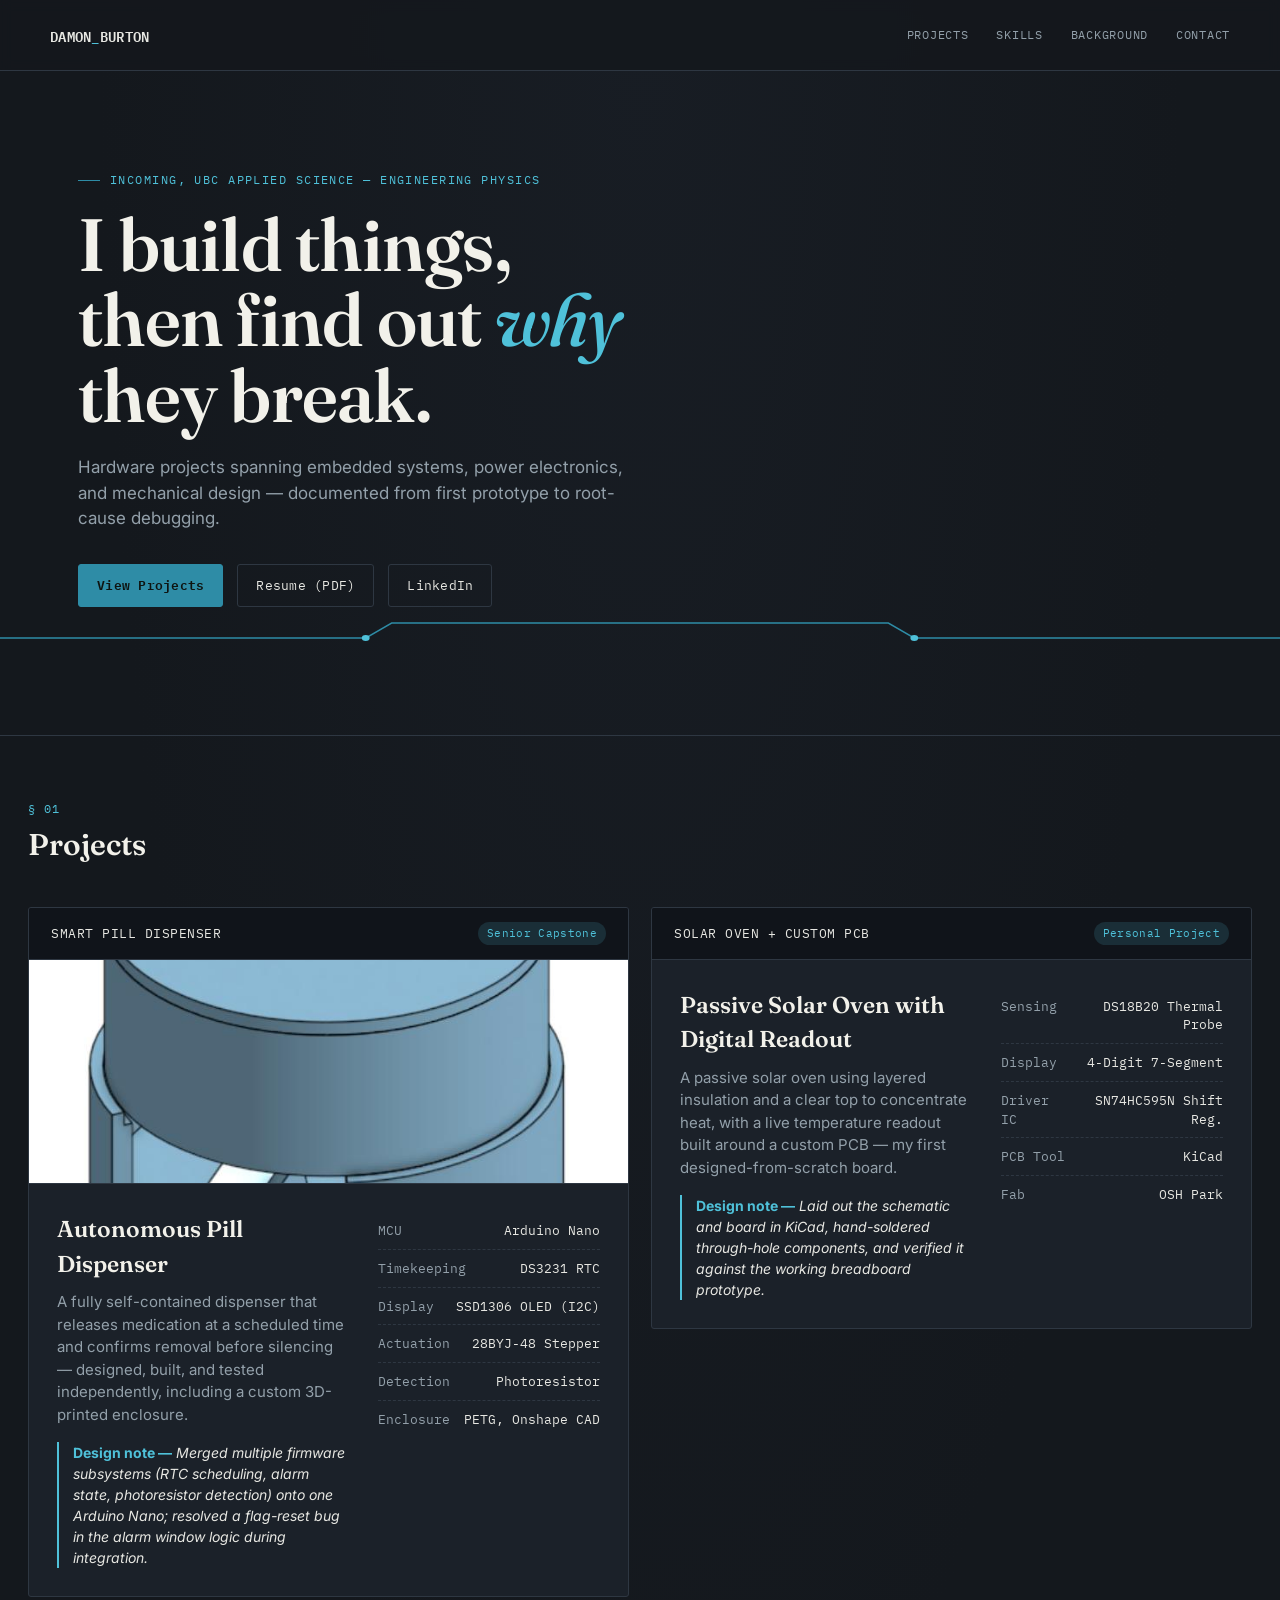
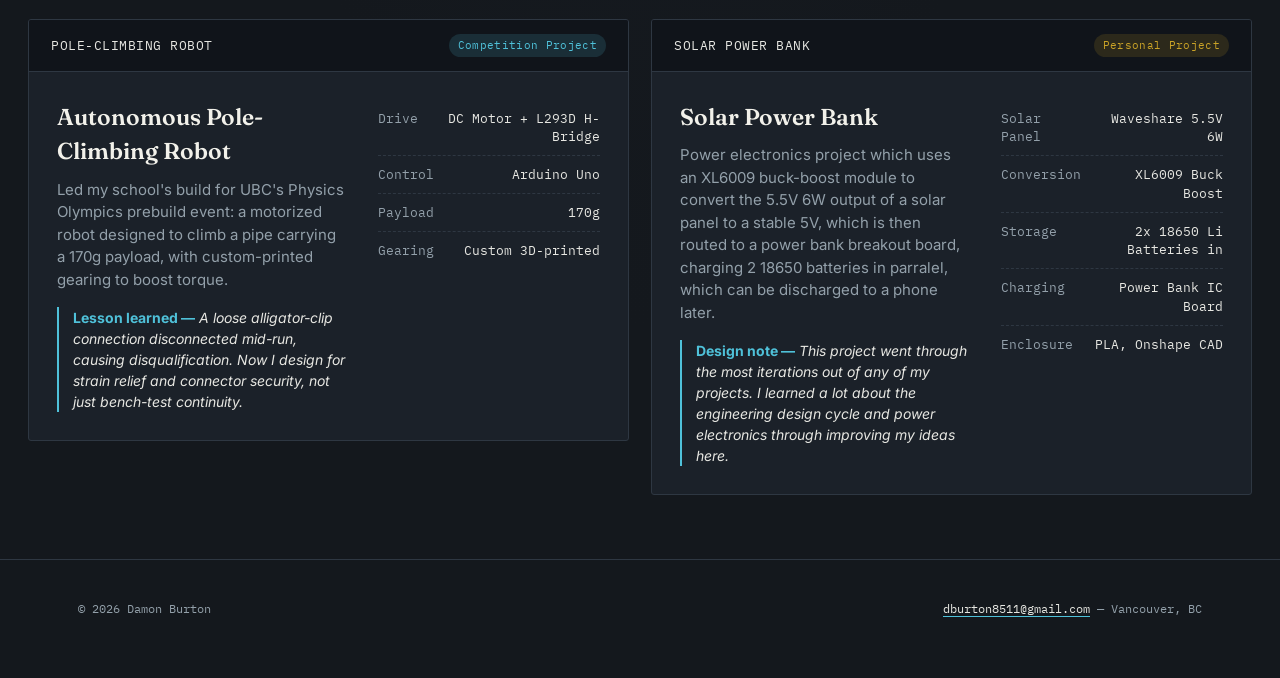
==== commit 7ec8555c: "added favicon" ====
--- a/index.html
+++ b/index.html
@@ -1,6 +1,7 @@
 <!DOCTYPE html>
 <html lang="en">
 <head>
+<link rel="icon" type="image/svg+xml" href="images/favicon.svg">
 <meta charset="UTF-8">
 <meta name="viewport" content="width=device-width, initial-scale=1.0">
 <title>Damon Burton — Projects</title>
--- a/css/styles.css
+++ b/css/styles.css
@@ -50,7 +50,7 @@
     backdrop-filter: blur(6px);
     border-bottom: 1px solid var(--border);
   }
-  header .wrap { display: flex; align-items: center; justify-content: space-between; height: 60px; }
+  header .wrap { display: flex; align-items: center; justify-content: space-between; min-height: 70px; height: auto; padding: 12px 0; }
   .logo { font-family: 'IBM Plex Mono', monospace; font-weight: 600; font-size: 14px; letter-spacing: 0.02em; }
   .logo span { color: var(--green); }
   nav { display: flex; gap: 28px; }
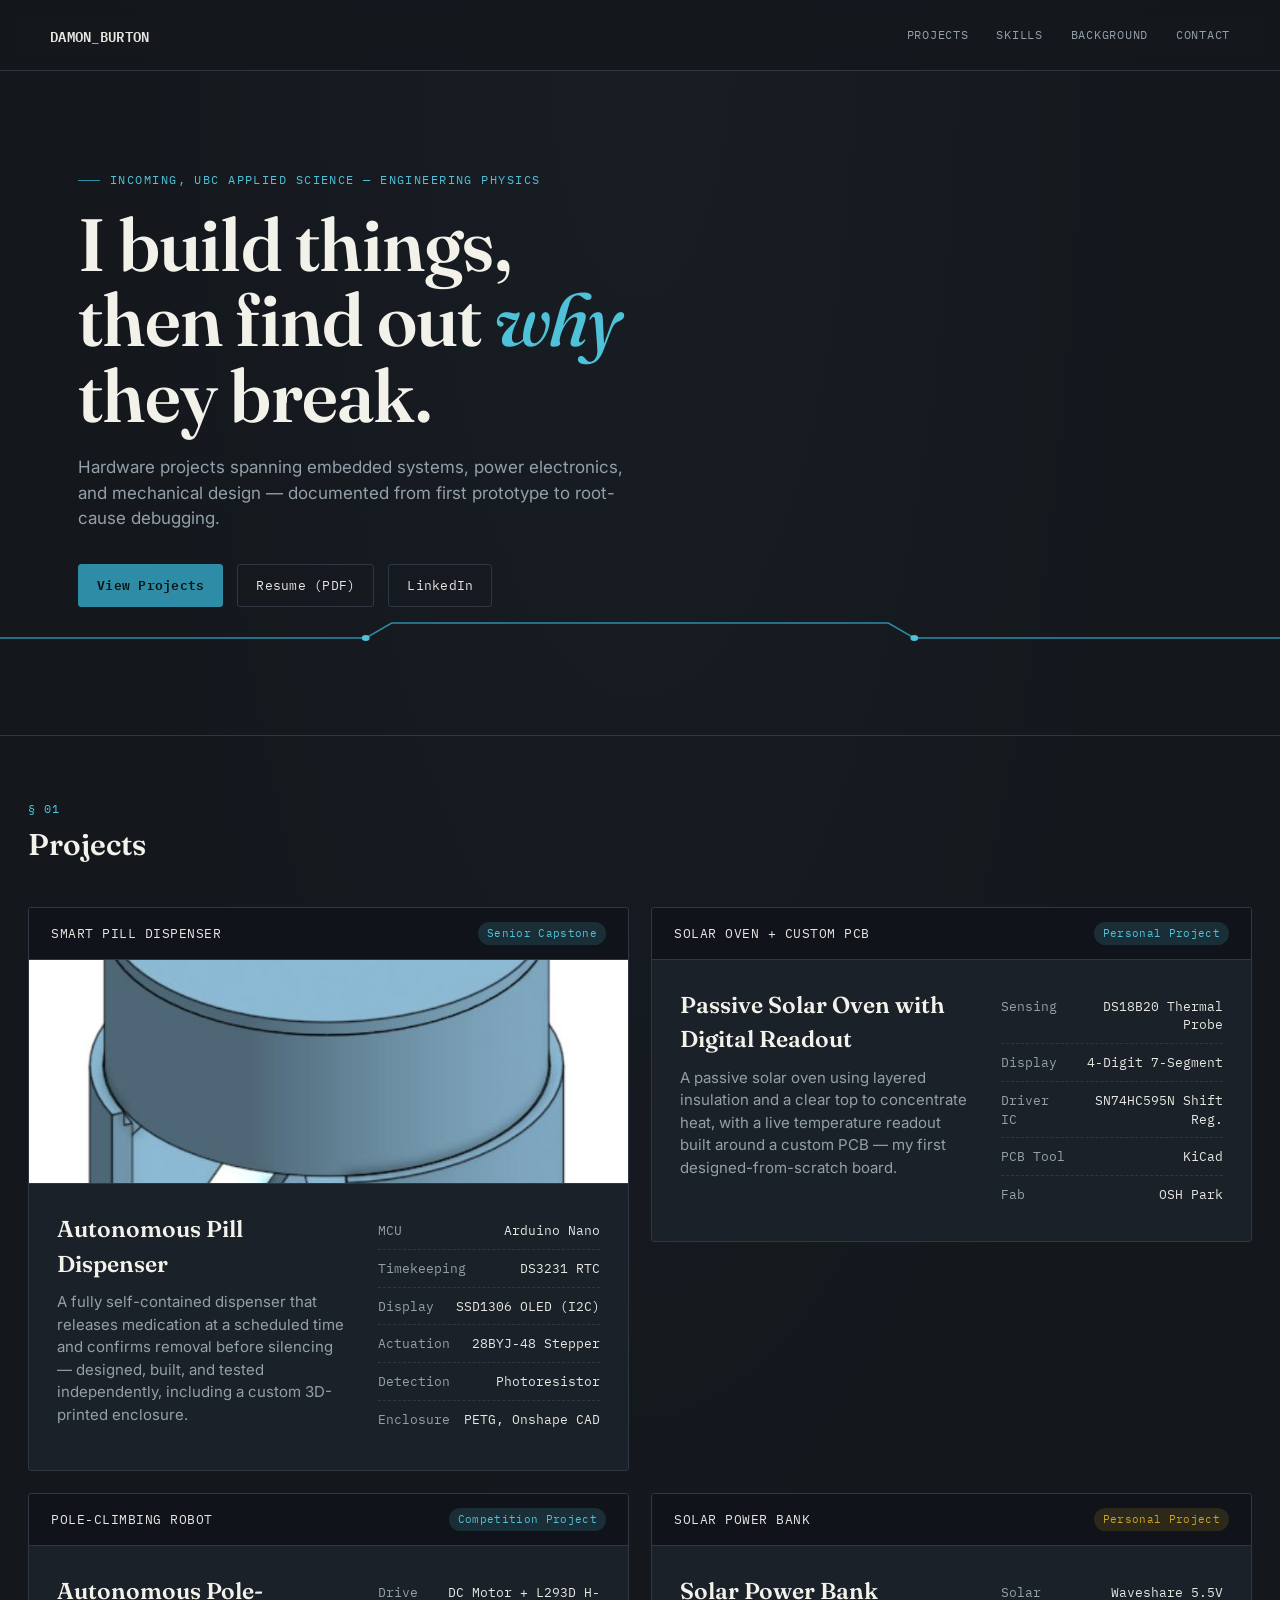
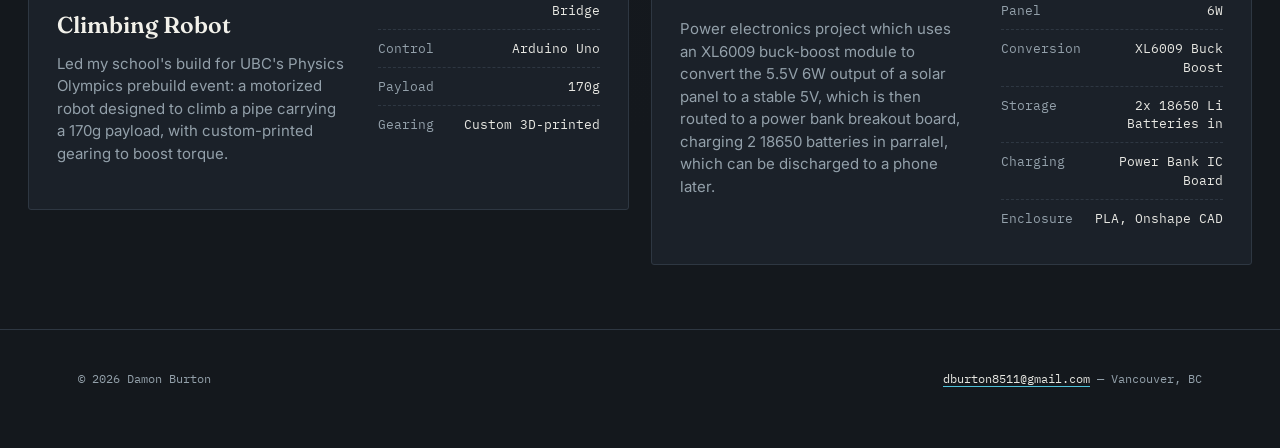
==== commit 59f78085: "removed design notes from the gallery view" ====
--- a/index.html
+++ b/index.html
@@ -113,7 +113,6 @@
           <div>
             <div class="card-name">${p.name}</div>
             <p class="card-desc">${p.description}</p>
-            <div class="card-highlight"><strong>${p.highlightLabel}</strong> ${p.highlight}</div>
           </div>
           <div class="spec-table">${specs}</div>
         </div>
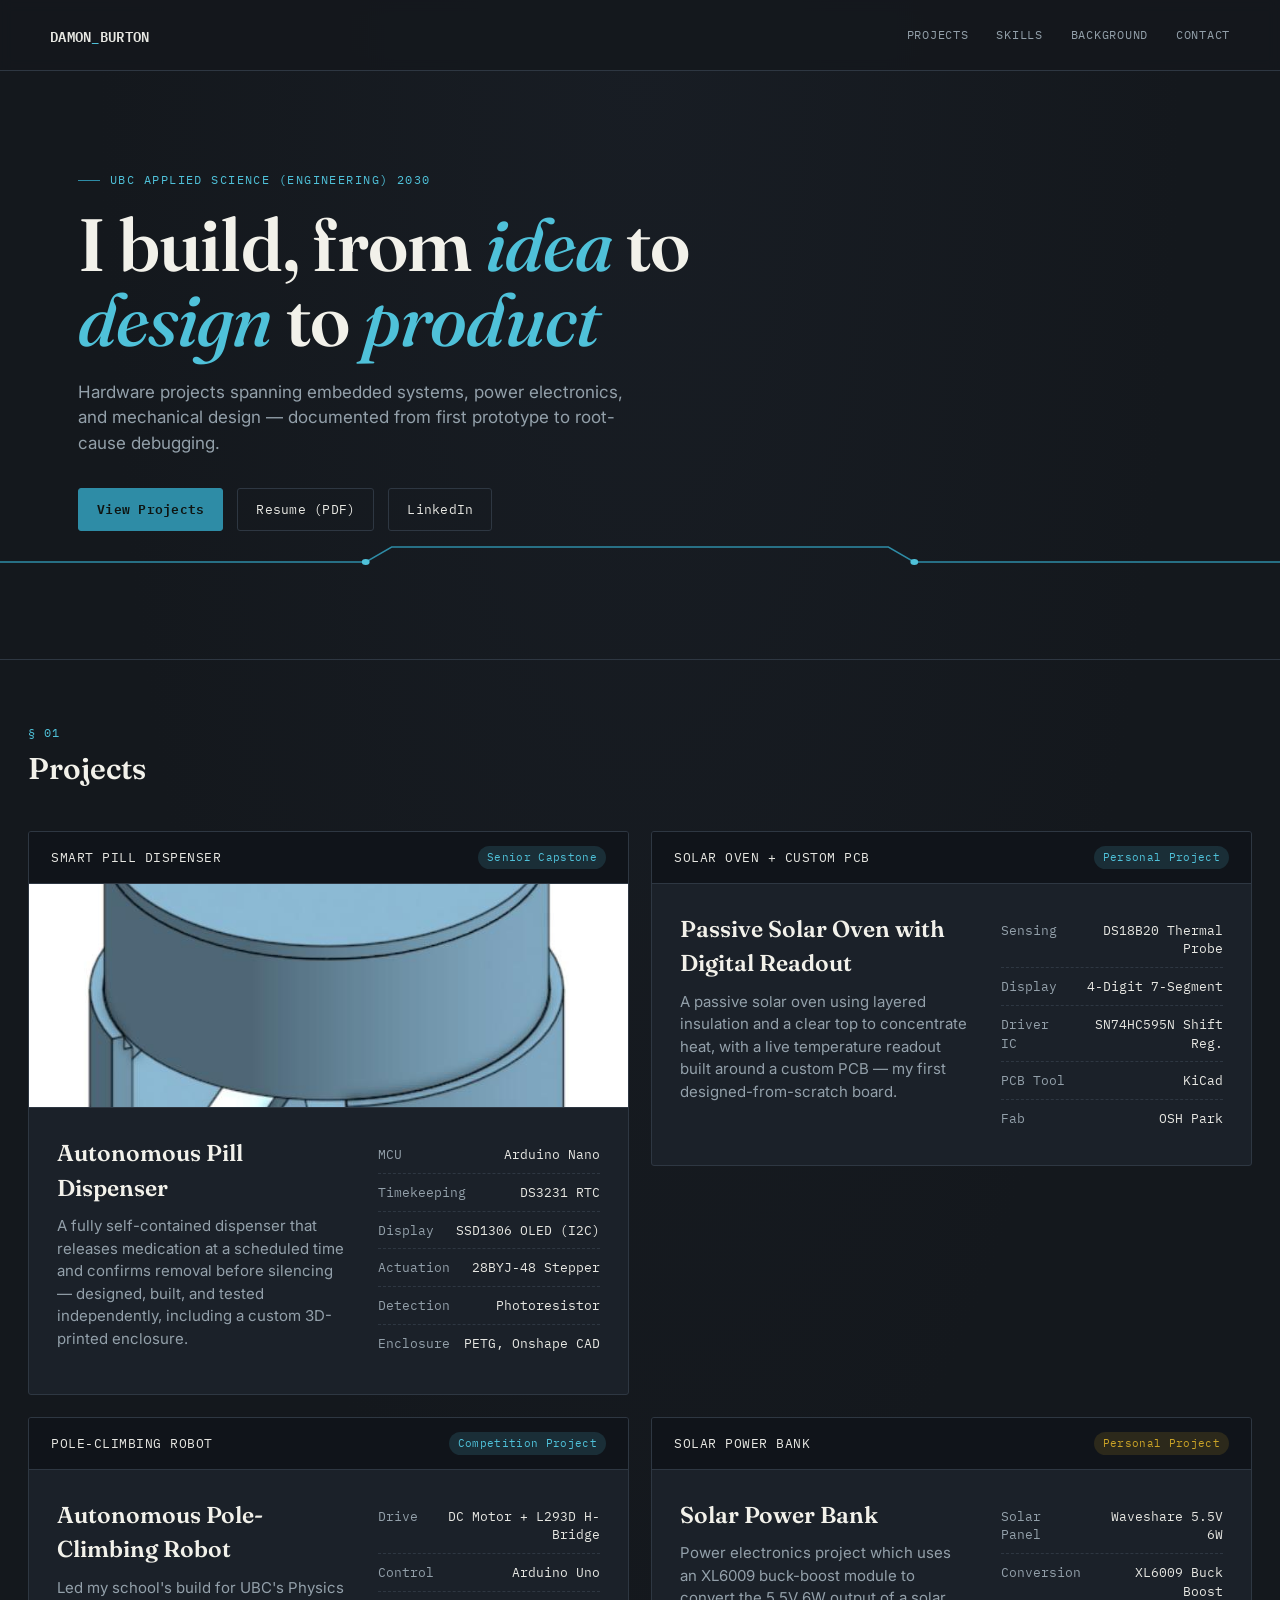
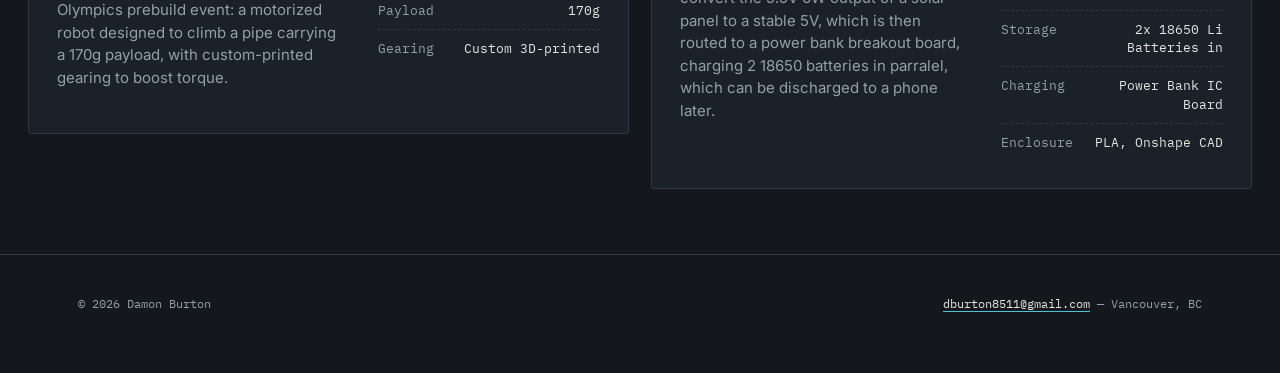
==== commit 85603a4f: "replaced header" ====
--- a/index.html
+++ b/index.html
@@ -34,8 +34,8 @@
  
 <section class="hero">
   <div class="wrap">
-    <div class="hero-eyebrow">Incoming, UBC Applied Science — Engineering Physics</div>
-    <h1 class="hero-title">I build things,<br>then find out <em>why</em><br>they break.</h1>
+    <div class="hero-eyebrow">UBC Applied Science (Engineering) 2030</div>
+    <h1 class="hero-title">I build, from <em>idea</em> to <em>design</em> to <em>product</em></h1>
     <p class="hero-sub">Hardware projects spanning embedded systems, power electronics, and mechanical design — documented from first prototype to root-cause debugging.</p>
     <div class="hero-links">
       <a href="#projects" class="btn primary">View Projects</a>
